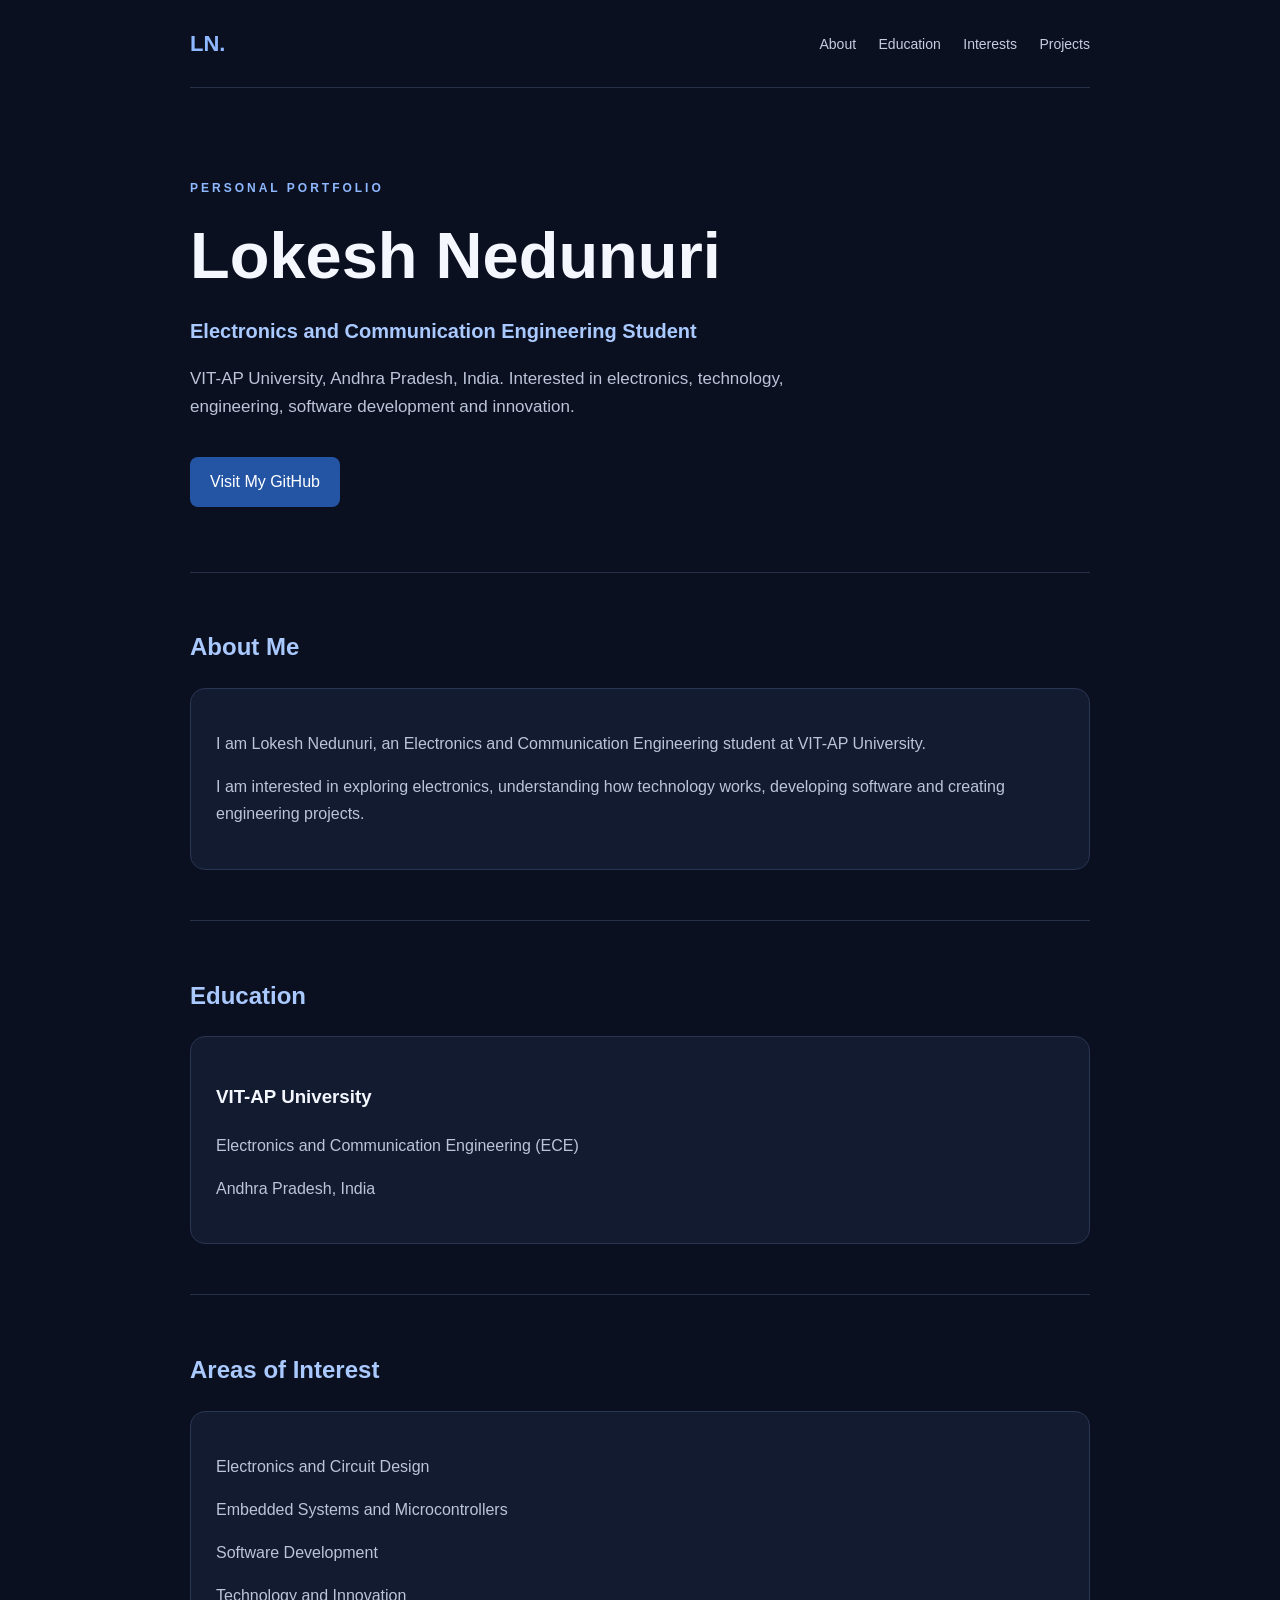
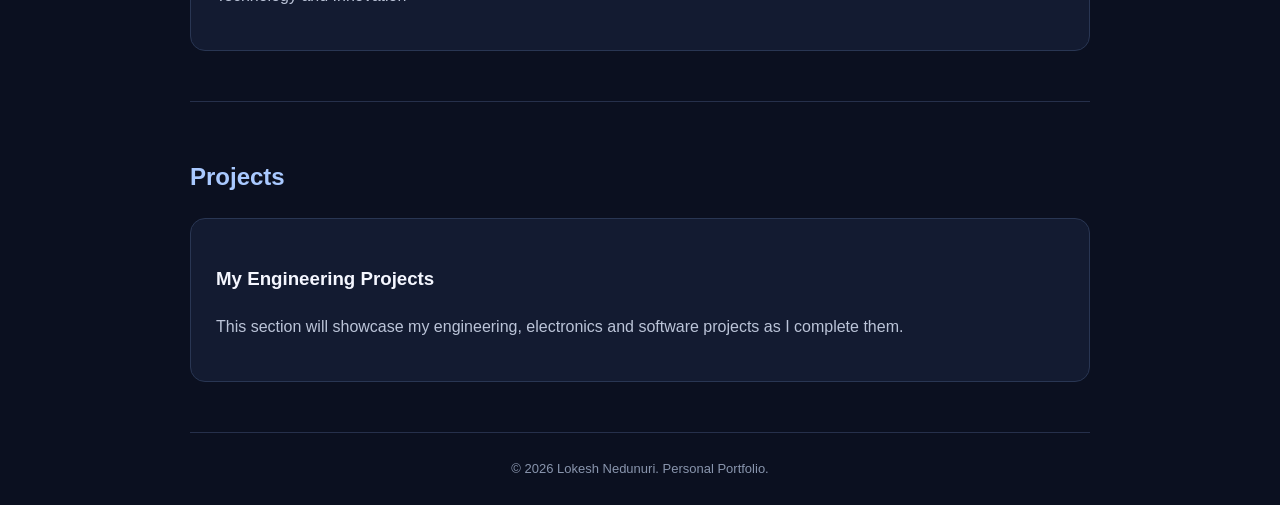
==== index.html @ 0e40c5ea "Create index.html" ====
<!DOCTYPE html>
<html lang="en">
<head>
  <meta charset="UTF-8">
  <meta name="viewport" content="width=device-width, initial-scale=1.0">

  <title>Lokesh Nedunuri | ECE Student at VIT-AP University</title>

  <meta name="description"
    content="Official personal portfolio of Lokesh Nedunuri, Electronics and Communication Engineering student at VIT-AP University. Explore education, interests and projects.">

  <meta name="author" content="Lokesh Nedunuri">
  <meta name="robots" content="index, follow">

  <link rel="canonical"
    href="https://nedunurilokesh77-afk.github.io/">

  <meta property="og:title"
    content="Lokesh Nedunuri | VIT-AP University">
  <meta property="og:description"
    content="Personal portfolio of Lokesh Nedunuri, ECE student at VIT-AP University.">
  <meta property="og:type" content="profile">
  <meta property="og:url"
    content="https://nedunurilokesh77-afk.github.io/">

  <script type="application/ld+json">
  {
    "@context": "https://schema.org",
    "@type": "ProfilePage",
    "mainEntity": {
      "@type": "Person",
      "name": "Lokesh Nedunuri",
      "url": "https://nedunurilokesh77-afk.github.io/",
      "description": "Electronics and Communication Engineering student at VIT-AP University.",
      "affiliation": {
        "@type": "CollegeOrUniversity",
        "name": "VIT-AP University"
      },
      "sameAs": [
        "https://github.com/nedunurilokesh77-afk"
      ]
    }
  }
  </script>

  <style>
    * { box-sizing: border-box; }

    body {
      margin: 0;
      font-family: Arial, sans-serif;
      background: #0b1020;
      color: #f5f7ff;
      line-height: 1.7;
    }

    .container {
      width: min(900px, 90%);
      margin: auto;
    }

    nav {
      display: flex;
      justify-content: space-between;
      align-items: center;
      padding: 25px 0;
      border-bottom: 1px solid #26304b;
    }

    .logo {
      font-size: 22px;
      font-weight: bold;
      color: #8eb8ff;
    }

    nav a {
      color: #c5cde0;
      text-decoration: none;
      margin-left: 18px;
      font-size: 14px;
    }

    .hero {
      padding: 90px 0 65px;
    }

    .tag {
      color: #8eb8ff;
      letter-spacing: 3px;
      font-size: 12px;
      font-weight: bold;
    }

    h1 {
      font-size: clamp(38px, 8vw, 65px);
      line-height: 1.15;
      margin: 20px 0;
    }

    h2 { color: #a9c9ff; }

    .subtitle {
      color: #a9c9ff;
      font-size: 20px;
      font-weight: bold;
    }

    .intro {
      color: #bbc4d8;
      max-width: 680px;
      font-size: 17px;
    }

    section {
      padding: 35px 0;
      border-top: 1px solid #26304b;
    }

    .card {
      background: #131b31;
      border: 1px solid #293653;
      padding: 25px;
      border-radius: 15px;
      margin: 15px 0;
    }

    .card p { color: #bbc4d8; }

    .link {
      display: inline-block;
      background: #2455a5;
      padding: 11px 20px;
      border-radius: 8px;
      color: white;
      text-decoration: none;
      margin-top: 18px;
    }

    footer {
      border-top: 1px solid #26304b;
      padding: 25px 0;
      color: #8995ad;
      font-size: 13px;
      text-align: center;
    }

    @media (max-width: 550px) {
      nav { align-items: flex-start; flex-direction: column; }
      nav a { margin: 8px 12px 0 0; }
      .hero { padding-top: 60px; }
    }
  </style>
</head>

<body>
  <div class="container">

    <nav>
      <div class="logo">LN.</div>
      <div>
        <a href="#about">About</a>
        <a href="#education">Education</a>
        <a href="#interests">Interests</a>
        <a href="#projects">Projects</a>
      </div>
    </nav>

    <main>
      <div class="hero">
        <div class="tag">PERSONAL PORTFOLIO</div>

        <h1>Lokesh Nedunuri</h1>

        <div class="subtitle">
          Electronics and Communication Engineering Student
        </div>

        <p class="intro">
          VIT-AP University, Andhra Pradesh, India.
          Interested in electronics, technology, engineering,
          software development and innovation.
        </p>

        <a class="link"
           href="https://github.com/nedunurilokesh77-afk"
           target="_blank" rel="noopener">
          Visit My GitHub
        </a>
      </div>

      <section id="about">
        <h2>About Me</h2>
        <div class="card">
          <p>
            I am Lokesh Nedunuri, an Electronics and Communication
            Engineering student at VIT-AP University.
          </p>
          <p>
            I am interested in exploring electronics, understanding
            how technology works, developing software and creating
            engineering projects.
          </p>
        </div>
      </section>

      <section id="education">
        <h2>Education</h2>
        <div class="card">
          <h3>VIT-AP University</h3>
          <p>Electronics and Communication Engineering (ECE)</p>
          <p>Andhra Pradesh, India</p>
        </div>
      </section>

      <section id="interests">
        <h2>Areas of Interest</h2>
        <div class="card">
          <p>Electronics and Circuit Design</p>
          <p>Embedded Systems and Microcontrollers</p>
          <p>Software Development</p>
          <p>Technology and Innovation</p>
        </div>
      </section>

      <section id="projects">
        <h2>Projects</h2>
        <div class="card">
          <h3>My Engineering Projects</h3>
          <p>
            This section will showcase my engineering,
            electronics and software projects as I complete them.
          </p>
        </div>
      </section>
    </main>

    <footer>
      © <span id="year"></span> Lokesh Nedunuri.
      Personal Portfolio.
    </footer>

  </div>

  <script>
    document.getElementById("year").textContent =
      new Date().getFullYear();
  </script>
</body>
</html>
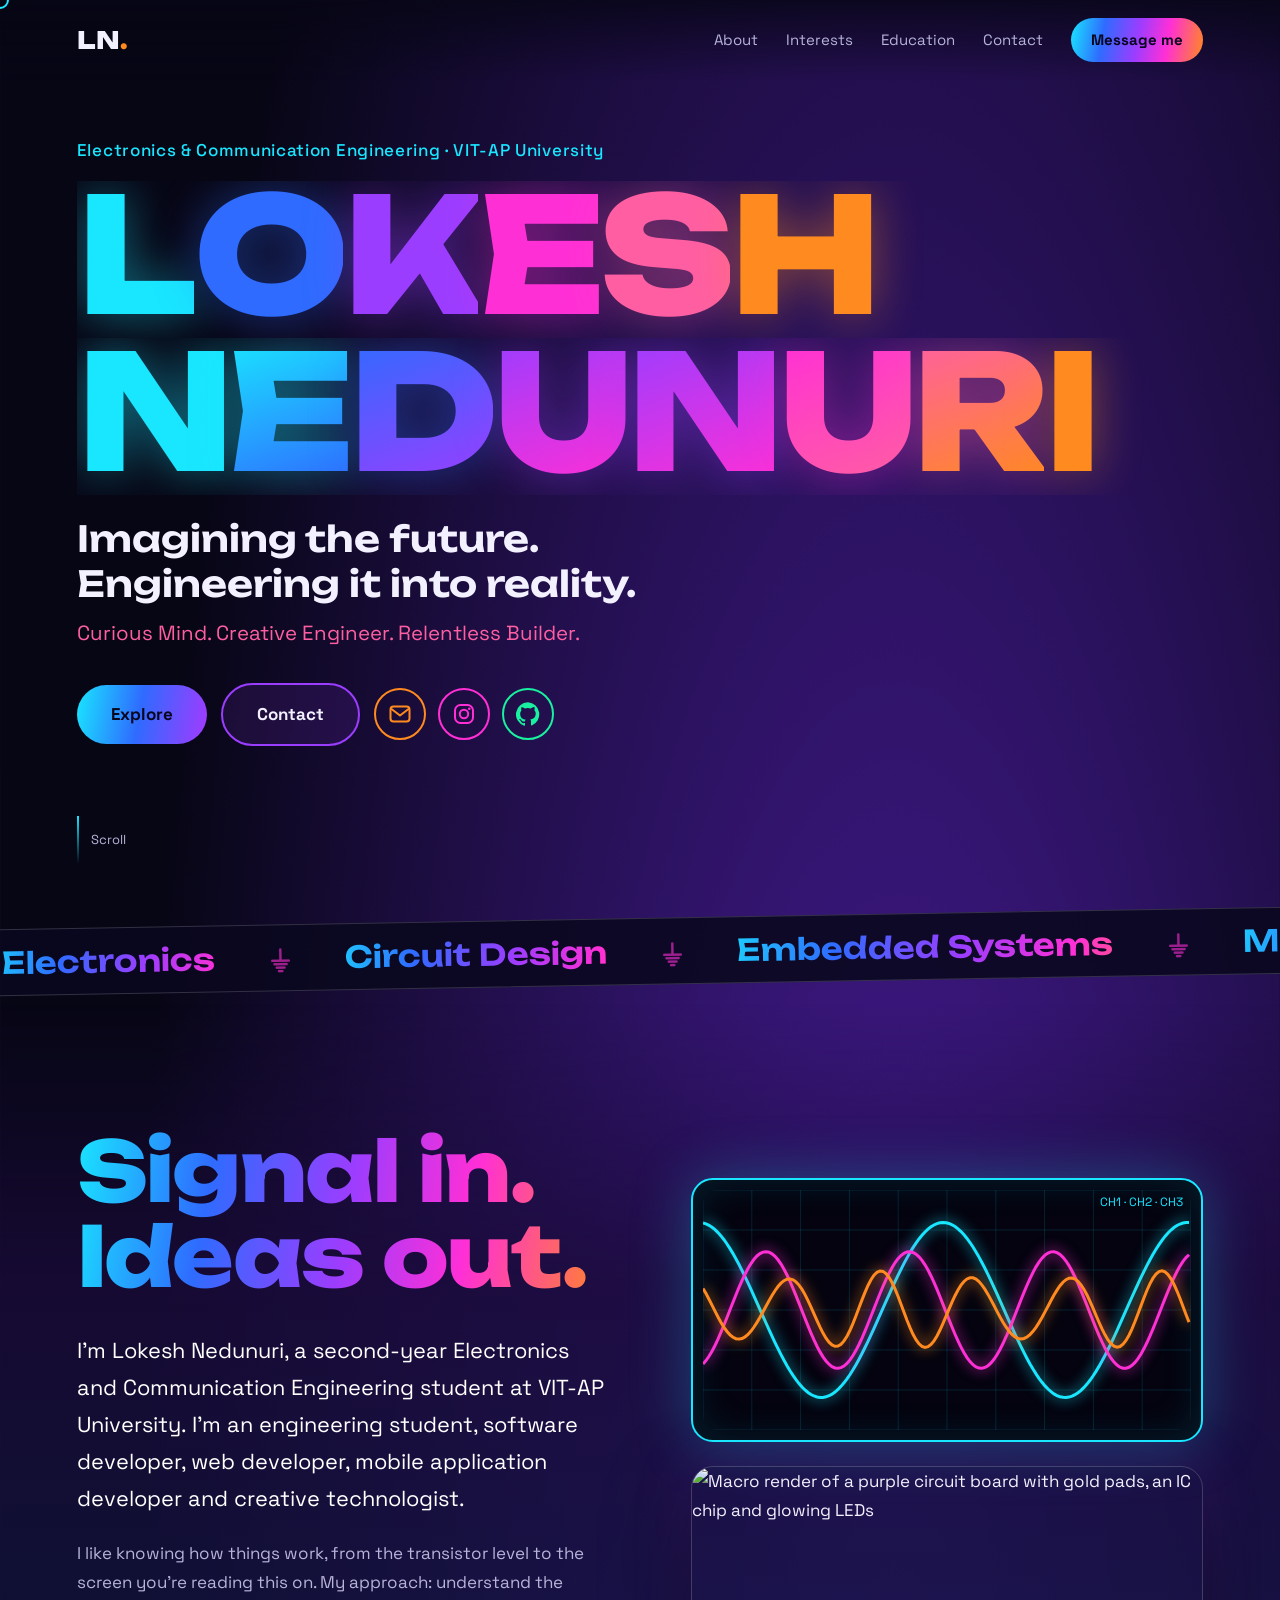
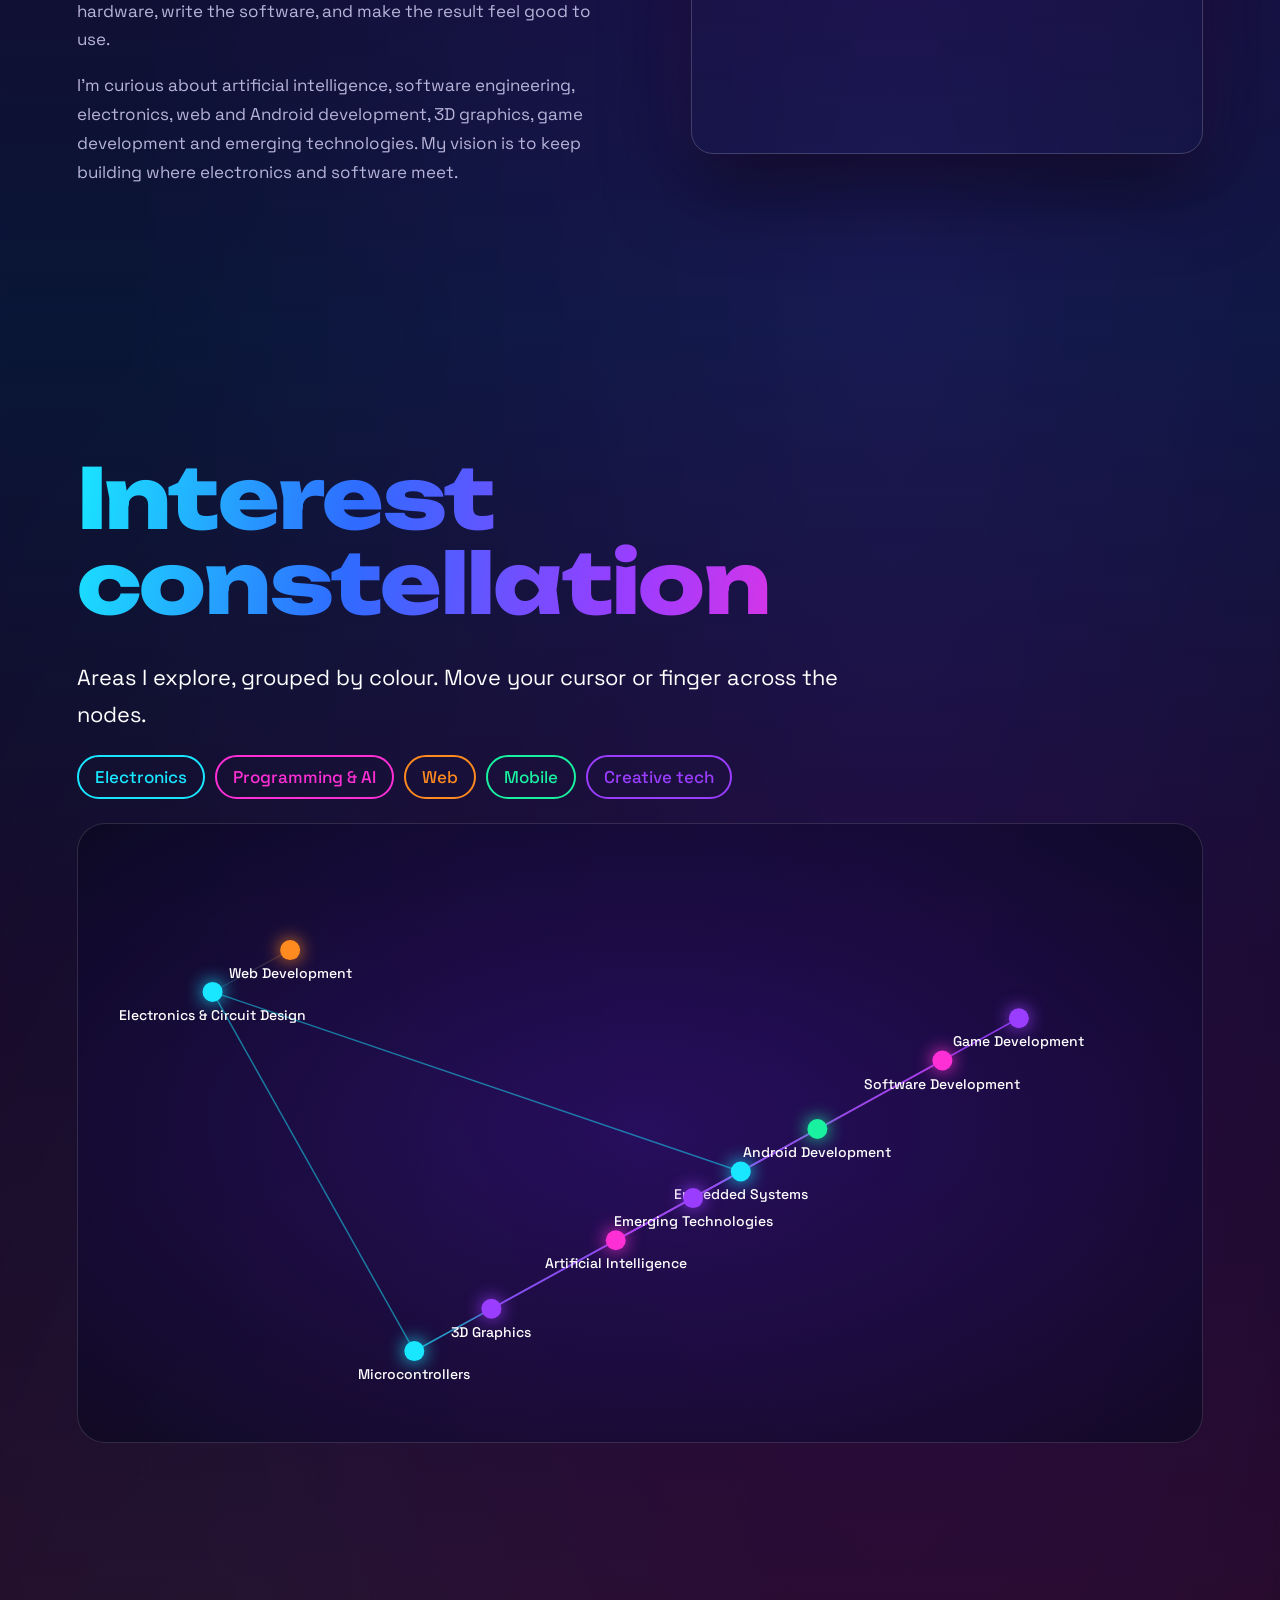
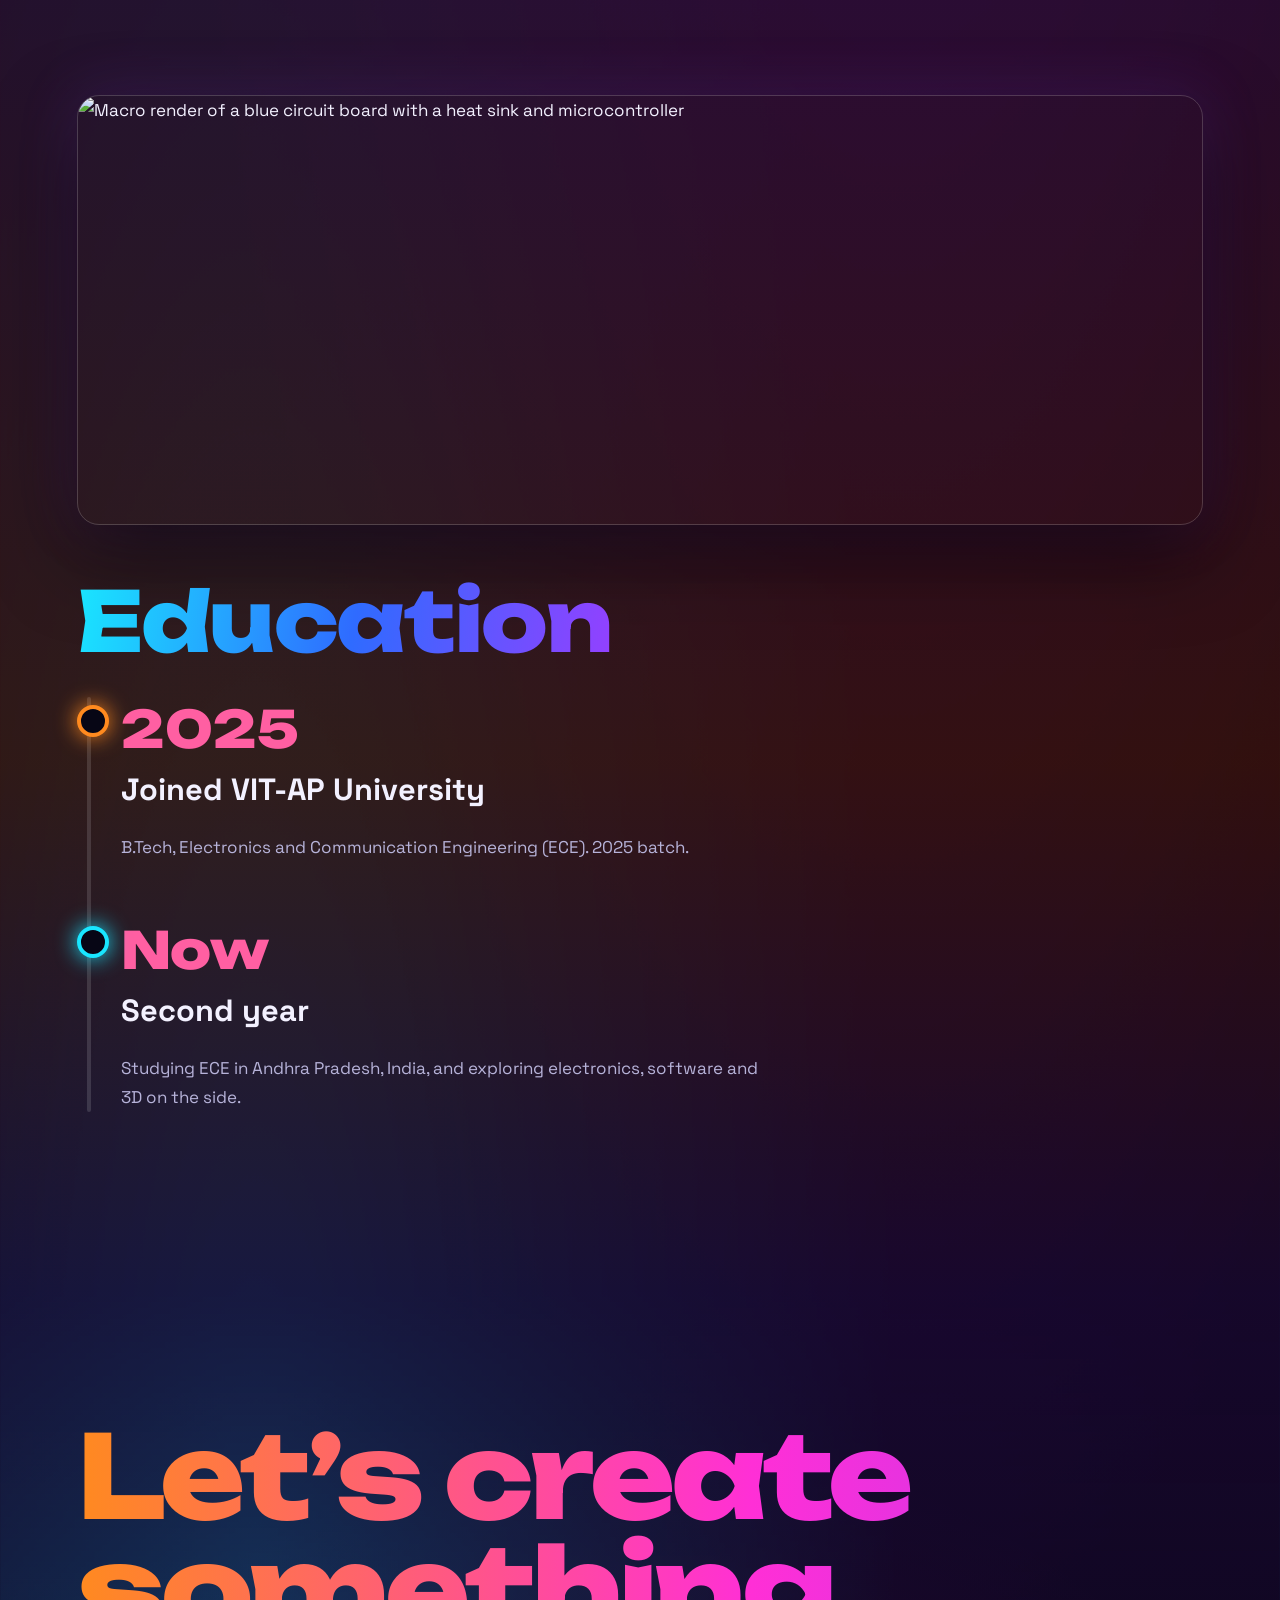
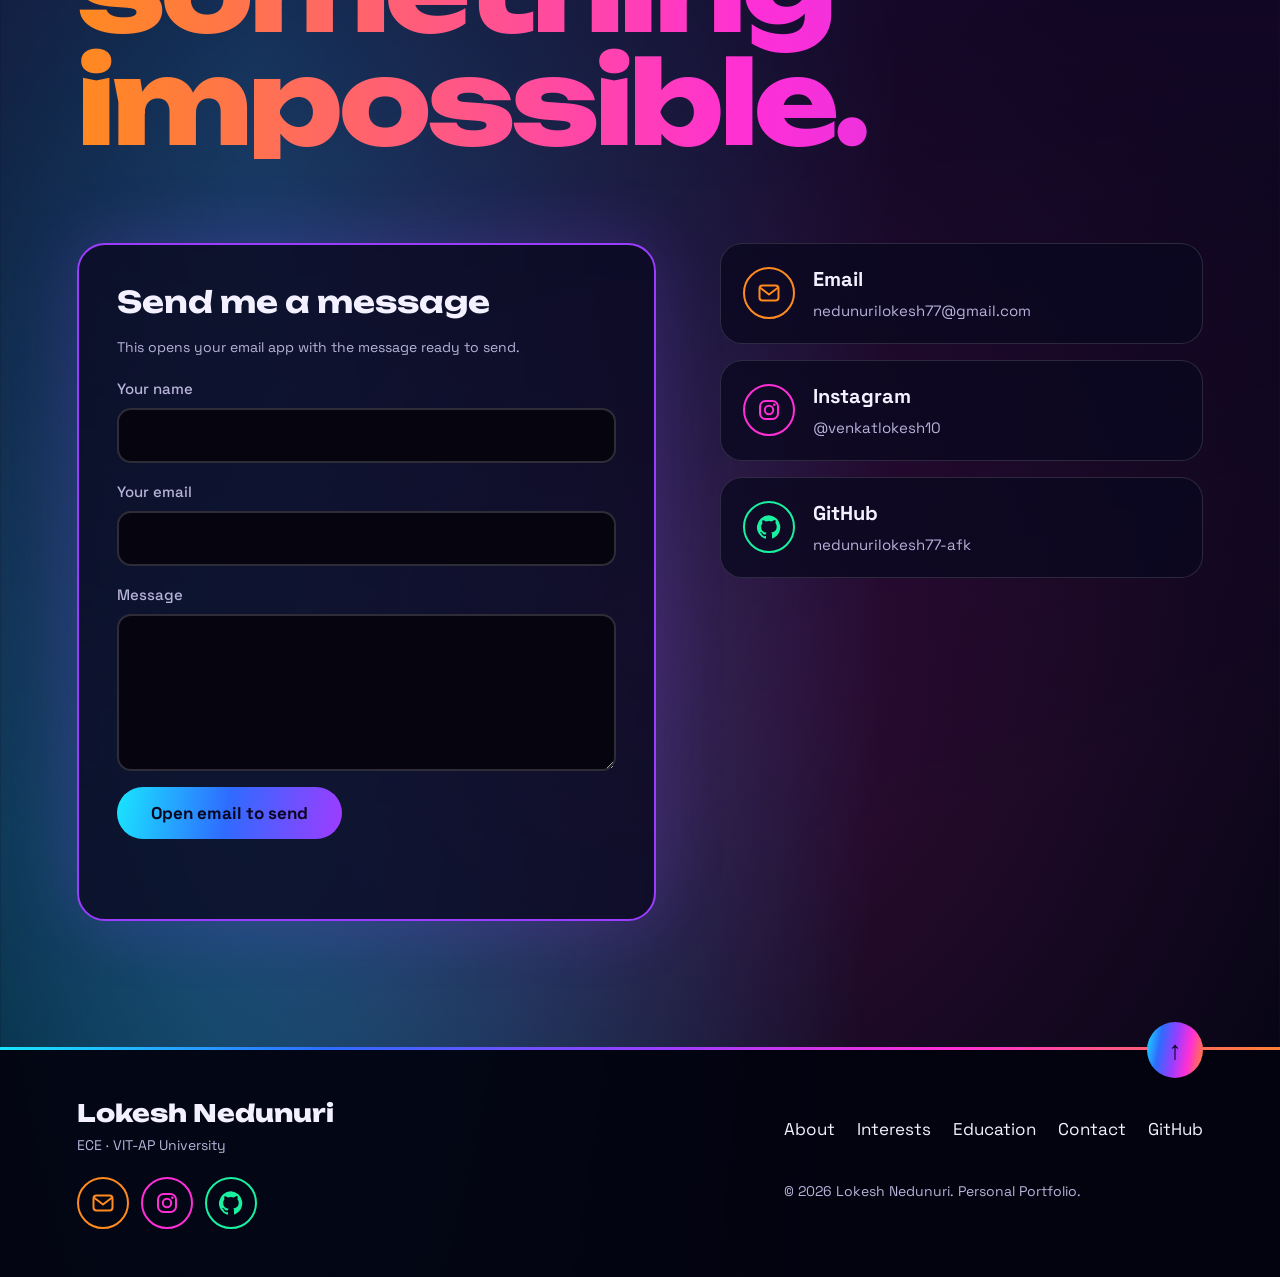
==== commit f55d0a64: "Add files via upload" ====
--- a/index.html
+++ b/index.html
@@ -1,250 +1,131 @@
-
 <!DOCTYPE html>
 <html lang="en">
 <head>
-  <meta charset="UTF-8">
-  <meta name="viewport" content="width=device-width, initial-scale=1.0">
+<meta charset="UTF-8">
+<meta name="google-site-verification" content="mbVu0M6EUcbp_pcwlvVSisTFFIYItmv87xy7XdvlYjI" />
+<meta name="viewport" content="width=device-width, initial-scale=1.0">
+<meta name="theme-color" content="#070615">
+<title>Lokesh Nedunuri | ECE Student at VIT-AP University</title>
+<meta name="description" content="Official personal portfolio of Lokesh Nedunuri, Electronics and Communication Engineering student at VIT-AP University. Explore education, interests and more.">
+<meta name="author" content="Lokesh Nedunuri">
+<meta name="robots" content="index, follow">
+<link rel="canonical" href="https://nedunurilokesh77-afk.github.io/">
+<meta property="og:title" content="Lokesh Nedunuri | VIT-AP University">
+<meta property="og:description" content="Personal portfolio of Lokesh Nedunuri, ECE student at VIT-AP University.">
+<meta property="og:type" content="profile">
+<meta property="og:url" content="https://nedunurilokesh77-afk.github.io/">
+<link rel="icon" href="data:image/svg+xml,%3Csvg xmlns='http://www.w3.org/2000/svg' viewBox='0 0 64 64'%3E%3Crect width='64' height='64' rx='14' fill='%23070615'/%3E%3Cpath d='M14 14v36h22M44 14v36' stroke='%2319e6ff' stroke-width='7' fill='none'/%3E%3C/svg%3E">
+<script type="application/ld+json">
+{"@context":"https://schema.org","@type":"ProfilePage","mainEntity":{"@type":"Person","name":"Lokesh Nedunuri","url":"https://nedunurilokesh77-afk.github.io/","description":"Electronics and Communication Engineering student at VIT-AP University.","affiliation":{"@type":"CollegeOrUniversity","name":"VIT-AP University"},"sameAs":["https://github.com/nedunurilokesh77-afk","https://instagram.com/venkatlokesh10"]}}
+</script>
+<link rel="preconnect" href="https://fonts.googleapis.com">
+<link rel="stylesheet" href="https://fonts.googleapis.com/css2?family=Space+Grotesk:wght@400;500;700&family=Unbounded:wght@600;800&display=swap">
+<link rel="stylesheet" href="style.css">
+</head>
+<body>
+<svg width="0" height="0" style="position:absolute" aria-hidden="true"><defs>
+<symbol id="i-gh" viewBox="0 0 24 24"><path fill="currentColor" d="M12 .3a12 12 0 0 0-3.8 23.4c.6.1.8-.3.8-.6v-2c-3.3.7-4-1.6-4-1.6-.6-1.4-1.4-1.8-1.4-1.8-1-.7.1-.7.1-.7 1.2.1 1.8 1.2 1.8 1.2 1 1.8 2.8 1.3 3.5 1 0-.8.4-1.3.7-1.6-2.7-.3-5.5-1.3-5.5-5.9 0-1.3.5-2.4 1.2-3.2 0-.4-.5-1.6.1-3.2 0 0 1-.3 3.3 1.2a11.5 11.5 0 0 1 6 0C17.3 4.7 18.3 5 18.3 5c.7 1.6.2 2.9.1 3.2.8.8 1.3 1.9 1.3 3.2 0 4.6-2.8 5.6-5.5 5.9.4.4.8 1.1.8 2.2v3.3c0 .3.2.7.8.6A12 12 0 0 0 12 .3"/></symbol>
+<symbol id="i-ig" viewBox="0 0 24 24"><rect x="3" y="3" width="18" height="18" rx="5.5" fill="none" stroke="currentColor" stroke-width="2"/><circle cx="12" cy="12" r="4.2" fill="none" stroke="currentColor" stroke-width="2"/><circle cx="17.3" cy="6.7" r="1.3" fill="currentColor"/></symbol>
+<symbol id="i-mail" viewBox="0 0 24 24"><rect x="2.5" y="4.5" width="19" height="15" rx="3" fill="none" stroke="currentColor" stroke-width="2"/><path d="M3.5 7l8.5 6.5L20.5 7" fill="none" stroke="currentColor" stroke-width="2" stroke-linejoin="round" stroke-linecap="round"/></symbol>
+</defs></svg>
+<div id="ld"><div class="bar"><i></i></div><p>Powering up the circuit…</p></div>
+<canvas id="gl" aria-hidden="true"></canvas>
+<div class="cur" aria-hidden="true"></div>
 
-  <title>Lokesh Nedunuri | ECE Student at VIT-AP University</title>
+<header class="nav">
+  <a href="#top" class="logo mag">LN<span>.</span></a>
+  <button class="burger" aria-label="Menu" aria-expanded="false"><b></b><b></b></button>
+  <nav>
+    <a href="#about">About</a><a href="#skills">Interests</a><a href="#education">Education</a><a href="#contact">Contact</a><a class="navcta mag" href="#contact">Message me</a>
+  </nav>
+</header>
 
-  <meta name="description"
-    content="Official personal portfolio of Lokesh Nedunuri, Electronics and Communication Engineering student at VIT-AP University. Explore education, interests and projects.">
+<main id="top">
+<section class="hero">
+  <p class="kicker">Electronics &amp; Communication Engineering · VIT-AP University</p>
+  <h1 aria-label="Lokesh Nedunuri"><span class="ln" data-w="LOKESH"></span><span class="ln" data-w="NEDUNURI"></span></h1>
+  <h2 class="head">Imagining the future.<br>Engineering it into reality.</h2>
+  <p class="tag">Curious Mind. Creative Engineer. Relentless Builder.</p>
+  <div class="cta">
+    <a class="btn grad mag" href="#about">Explore</a>
+    <a class="btn ghost mag" href="#contact">Contact</a>
+    <span class="icons"><a class="ico g-mail mag" href="mailto:nedunurilokesh77@gmail.com" aria-label="Email"><svg viewBox="0 0 24 24"><use href="#i-mail"/></svg></a><a class="ico g-ig mag" href="https://instagram.com/venkatlokesh10" aria-label="Instagram @venkatlokesh10" target="_blank" rel="noopener"><svg viewBox="0 0 24 24"><use href="#i-ig"/></svg></a><a class="ico g-gh mag" href="https://github.com/nedunurilokesh77-afk" aria-label="GitHub" target="_blank" rel="noopener"><svg viewBox="0 0 24 24"><use href="#i-gh"/></svg></a></span>
+  </div>
+  <div class="scroll" aria-hidden="true"><i></i>Scroll</div>
+</section>
 
-  <meta name="author" content="Lokesh Nedunuri">
-  <meta name="robots" content="index, follow">
+<div class="ticker" aria-hidden="true"><div>
+  <span>Electronics</span><span>Circuit Design</span><span>Embedded Systems</span><span>Microcontrollers</span><span>Artificial Intelligence</span><span>Software Engineering</span><span>Web</span><span>Android</span><span>3D Graphics</span><span>Game Development</span>
+  <span>Electronics</span><span>Circuit Design</span><span>Embedded Systems</span><span>Microcontrollers</span><span>Artificial Intelligence</span><span>Software Engineering</span><span>Web</span><span>Android</span><span>3D Graphics</span><span>Game Development</span>
+</div></div>
 
-  <link rel="canonical"
-    href="https://nedunurilokesh77-afk.github.io/">
+<section id="about" class="about">
+  <div class="txt">
+    <h2 class="big" data-r>Signal in.<br>Ideas out.</h2>
+    <p class="lead" data-r>I’m Lokesh Nedunuri, a second-year Electronics and Communication Engineering student at VIT-AP University. I’m an engineering student, software developer, web developer, mobile application developer and creative technologist.</p>
+    <p data-r>I like knowing how things work, from the transistor level to the screen you’re reading this on. My approach: understand the hardware, write the software, and make the result feel good to use.</p>
+    <p data-r>I’m curious about artificial intelligence, software engineering, electronics, web and Android development, 3D graphics, game development and emerging technologies. My vision is to keep building where electronics and software meet.</p>
+  </div>
+  <div class="vis" data-r>
+    <div class="scope tilt"><canvas id="scope"></canvas><span>CH1 · CH2 · CH3</span></div>
+    <div class="mask"><img src="assets/pcb-macro-a.jpg" alt="Macro render of a purple circuit board with gold pads, an IC chip and glowing LEDs" width="1600" height="900" loading="lazy"></div>
+  </div>
+</section>
 
-  <meta property="og:title"
-    content="Lokesh Nedunuri | VIT-AP University">
-  <meta property="og:description"
-    content="Personal portfolio of Lokesh Nedunuri, ECE student at VIT-AP University.">
-  <meta property="og:type" content="profile">
-  <meta property="og:url"
-    content="https://nedunurilokesh77-afk.github.io/">
+<section id="skills" class="skills">
+  <h2 class="big" data-r>Interest constellation</h2>
+  <p class="lead" data-r>Areas I explore, grouped by colour. Move your cursor or finger across the nodes.</p>
+  <div class="legend" data-r>
+    <b style="--c:#19e6ff">Electronics</b><b style="--c:#ff2fd6">Programming &amp; AI</b><b style="--c:#ff8a1f">Web</b><b style="--c:#19f0a0">Mobile</b><b style="--c:#9b3dff">Creative tech</b>
+  </div>
+  <div class="const"><canvas id="const" role="img" aria-label="Interactive map: Electronics and Circuit Design, Embedded Systems, Microcontrollers, Software Development, Artificial Intelligence, Web Development, Android Development, 3D Graphics, Game Development, Emerging Technologies"></canvas></div>
+</section>
 
-  <script type="application/ld+json">
-  {
-    "@context": "https://schema.org",
-    "@type": "ProfilePage",
-    "mainEntity": {
-      "@type": "Person",
-      "name": "Lokesh Nedunuri",
-      "url": "https://nedunurilokesh77-afk.github.io/",
-      "description": "Electronics and Communication Engineering student at VIT-AP University.",
-      "affiliation": {
-        "@type": "CollegeOrUniversity",
-        "name": "VIT-AP University"
-      },
-      "sameAs": [
-        "https://github.com/nedunurilokesh77-afk"
-      ]
-    }
-  }
-  </script>
+<section id="education" class="edu">
+  <div class="mask wide"><img src="assets/pcb-macro-b.jpg" alt="Macro render of a blue circuit board with a heat sink and microcontroller" width="1600" height="900" loading="lazy"></div>
+  <h2 class="big" data-r>Education</h2>
+  <div class="tl">
+    <i class="line"></i><i class="spark"></i>
+    <article class="it" data-r><time>2025</time><h3>Joined VIT-AP University</h3><p>B.Tech, Electronics and Communication Engineering (ECE). 2025 batch.</p></article>
+    <article class="it" data-r><time>Now</time><h3>Second year</h3><p>Studying ECE in Andhra Pradesh, India, and exploring electronics, software and 3D on the side.</p></article>
+  </div>
+</section>
 
-  <style>
-    * { box-sizing: border-box; }
+<section id="contact" class="contact">
+  <h2 class="mega" data-r>Let’s create<br>something<br>impossible.</h2>
+  <div class="cgrid">
+    <form id="cf" class="cform" novalidate>
+      <h3>Send me a message</h3><p class="note">This opens your email app with the message ready to send.</p>
+      <label>Your name<input name="name" required maxlength="80" autocomplete="name"></label>
+      <label>Your email<input name="email" type="email" required maxlength="120" autocomplete="email"></label>
+      <label>Message<textarea name="message" required maxlength="2000" rows="5"></textarea></label>
+      <input class="hp" name="website" tabindex="-1" autocomplete="off" aria-hidden="true">
+      <button class="btn grad" type="submit">Open email to send</button>
+      <p id="cs" role="status" aria-live="polite"></p>
+    </form>
+    <div class="clinks">
+      <a class="row mag" href="mailto:nedunurilokesh77@gmail.com"><span class="ico g-mail"><svg viewBox="0 0 24 24"><use href="#i-mail"/></svg></span><span><b>Email</b><small>nedunurilokesh77@gmail.com</small></span></a>
+      <a class="row mag" href="https://instagram.com/venkatlokesh10" target="_blank" rel="noopener"><span class="ico g-ig"><svg viewBox="0 0 24 24"><use href="#i-ig"/></svg></span><span><b>Instagram</b><small>@venkatlokesh10</small></span></a>
+      <a class="row mag" href="https://github.com/nedunurilokesh77-afk" target="_blank" rel="noopener"><span class="ico g-gh"><svg viewBox="0 0 24 24"><use href="#i-gh"/></svg></span><span><b>GitHub</b><small>nedunurilokesh77-afk</small></span></a>
+    </div>
+  </div>
+</section>
+</main>
 
-    body {
-      margin: 0;
-      font-family: Arial, sans-serif;
-      background: #0b1020;
-      color: #f5f7ff;
-      line-height: 1.7;
-    }
+<footer>
+  <div class="fl"><strong>Lokesh Nedunuri</strong><p>ECE · VIT-AP University</p></div>
+  <nav><a href="#about">About</a><a href="#skills">Interests</a><a href="#education">Education</a><a href="#contact">Contact</a><a href="https://github.com/nedunurilokesh77-afk" target="_blank" rel="noopener">GitHub</a></nav>
+  <div class="icons"><a class="ico g-mail mag" href="mailto:nedunurilokesh77@gmail.com" aria-label="Email"><svg viewBox="0 0 24 24"><use href="#i-mail"/></svg></a><a class="ico g-ig mag" href="https://instagram.com/venkatlokesh10" aria-label="Instagram @venkatlokesh10" target="_blank" rel="noopener"><svg viewBox="0 0 24 24"><use href="#i-ig"/></svg></a><a class="ico g-gh mag" href="https://github.com/nedunurilokesh77-afk" aria-label="GitHub" target="_blank" rel="noopener"><svg viewBox="0 0 24 24"><use href="#i-gh"/></svg></a></div>
+  <p>© <span id="y"></span> Lokesh Nedunuri. Personal Portfolio. </p>
+  <button class="top mag" aria-label="Back to top">↑</button>
+</footer>
 
-    .container {
-      width: min(900px, 90%);
-      margin: auto;
-    }
-
-    nav {
-      display: flex;
-      justify-content: space-between;
-      align-items: center;
-      padding: 25px 0;
-      border-bottom: 1px solid #26304b;
-    }
-
-    .logo {
-      font-size: 22px;
-      font-weight: bold;
-      color: #8eb8ff;
-    }
-
-    nav a {
-      color: #c5cde0;
-      text-decoration: none;
-      margin-left: 18px;
-      font-size: 14px;
-    }
-
-    .hero {
-      padding: 90px 0 65px;
-    }
-
-    .tag {
-      color: #8eb8ff;
-      letter-spacing: 3px;
-      font-size: 12px;
-      font-weight: bold;
-    }
-
-    h1 {
-      font-size: clamp(38px, 8vw, 65px);
-      line-height: 1.15;
-      margin: 20px 0;
-    }
-
-    h2 { color: #a9c9ff; }
-
-    .subtitle {
-      color: #a9c9ff;
-      font-size: 20px;
-      font-weight: bold;
-    }
-
-    .intro {
-      color: #bbc4d8;
-      max-width: 680px;
-      font-size: 17px;
-    }
-
-    section {
-      padding: 35px 0;
-      border-top: 1px solid #26304b;
-    }
-
-    .card {
-      background: #131b31;
-      border: 1px solid #293653;
-      padding: 25px;
-      border-radius: 15px;
-      margin: 15px 0;
-    }
-
-    .card p { color: #bbc4d8; }
-
-    .link {
-      display: inline-block;
-      background: #2455a5;
-      padding: 11px 20px;
-      border-radius: 8px;
-      color: white;
-      text-decoration: none;
-      margin-top: 18px;
-    }
-
-    footer {
-      border-top: 1px solid #26304b;
-      padding: 25px 0;
-      color: #8995ad;
-      font-size: 13px;
-      text-align: center;
-    }
-
-    @media (max-width: 550px) {
-      nav { align-items: flex-start; flex-direction: column; }
-      nav a { margin: 8px 12px 0 0; }
-      .hero { padding-top: 60px; }
-    }
-  </style>
-</head>
-
-<body>
-  <div class="container">
-
-    <nav>
-      <div class="logo">LN.</div>
-      <div>
-        <a href="#about">About</a>
-        <a href="#education">Education</a>
-        <a href="#interests">Interests</a>
-        <a href="#projects">Projects</a>
-      </div>
-    </nav>
-
-    <main>
-      <div class="hero">
-        <div class="tag">PERSONAL PORTFOLIO</div>
-
-        <h1>Lokesh Nedunuri</h1>
-
-        <div class="subtitle">
-          Electronics and Communication Engineering Student
-        </div>
-
-        <p class="intro">
-          VIT-AP University, Andhra Pradesh, India.
-          Interested in electronics, technology, engineering,
-          software development and innovation.
-        </p>
-
-        <a class="link"
-           href="https://github.com/nedunurilokesh77-afk"
-           target="_blank" rel="noopener">
-          Visit My GitHub
-        </a>
-      </div>
-
-      <section id="about">
-        <h2>About Me</h2>
-        <div class="card">
-          <p>
-            I am Lokesh Nedunuri, an Electronics and Communication
-            Engineering student at VIT-AP University.
-          </p>
-          <p>
-            I am interested in exploring electronics, understanding
-            how technology works, developing software and creating
-            engineering projects.
-          </p>
-        </div>
-      </section>
-
-      <section id="education">
-        <h2>Education</h2>
-        <div class="card">
-          <h3>VIT-AP University</h3>
-          <p>Electronics and Communication Engineering (ECE)</p>
-          <p>Andhra Pradesh, India</p>
-        </div>
-      </section>
-
-      <section id="interests">
-        <h2>Areas of Interest</h2>
-        <div class="card">
-          <p>Electronics and Circuit Design</p>
-          <p>Embedded Systems and Microcontrollers</p>
-          <p>Software Development</p>
-          <p>Technology and Innovation</p>
-        </div>
-      </section>
-
-      <section id="projects">
-        <h2>Projects</h2>
-        <div class="card">
-          <h3>My Engineering Projects</h3>
-          <p>
-            This section will showcase my engineering,
-            electronics and software projects as I complete them.
-          </p>
-        </div>
-      </section>
-    </main>
-
-    <footer>
-      © <span id="year"></span> Lokesh Nedunuri.
-      Personal Portfolio.
-    </footer>
-
-  </div>
-
-  <script>
-    document.getElementById("year").textContent =
-      new Date().getFullYear();
-  </script>
+<script src="vendor/three.min.js"></script>
+<script src="vendor/gsap.min.js"></script>
+<script src="vendor/ScrollTrigger.min.js"></script>
+<script src="boardtex.js"></script>
+<script src="scene.js"></script>
+<script src="main.js"></script>
+<script src="contact.js"></script>
 </body>
 </html>
--- a/style.css
+++ b/style.css
@@ -0,0 +1,129 @@
+:root{--b:#2f6bff;--p:#9b3dff;--m:#ff2fd6;--c:#19e6ff;--o:#ff8a1f;--pk:#ff5fa2;--g:#19f0a0;--bg:#070615;--ink:#f3f1ff;--mute:#b7b3d9;
+--grad:linear-gradient(100deg,var(--c),var(--b) 25%,var(--p) 50%,var(--m) 72%,var(--o))}
+*{box-sizing:border-box}html{scroll-behavior:smooth}
+body{margin:0;background:var(--bg);color:var(--ink);font:400 17px/1.7 'Space Grotesk','Segoe UI',system-ui,sans-serif;overflow-x:hidden}
+#gl{position:fixed;inset:0;width:100%;height:100%;z-index:-1;display:block}
+body.nogl{background:radial-gradient(60% 50% at 70% 30%,#4a1c9e,transparent),radial-gradient(50% 50% at 20% 80%,#0b6a8f,transparent),var(--bg)}
+a{color:inherit;text-decoration:none}
+:focus-visible{outline:3px solid var(--c);outline-offset:3px}
+section{position:relative;padding:14vh 6vw}
+.big{font:800 clamp(34px,6.5vw,92px)/1.02 'Unbounded',sans-serif;margin:0 0 .4em;letter-spacing:-.02em;background:var(--grad);-webkit-background-clip:text;background-clip:text;color:transparent}
+.lead{font-size:clamp(18px,1.7vw,24px);color:#fff;max-width:36em}
+p{max-width:38em;color:var(--mute)}
+
+#ld{position:fixed;inset:0;z-index:99;background:var(--bg);display:grid;place-content:center;gap:16px;text-align:center;transition:opacity .6s,visibility .6s}
+#ld.off{opacity:0;visibility:hidden}
+#ld .bar{width:220px;height:6px;border-radius:9px;background:#1b1840;overflow:hidden;margin:auto}
+#ld .bar i{display:block;height:100%;width:40%;background:var(--grad);animation:ld 1s infinite alternate ease-in-out}
+@keyframes ld{to{transform:translateX(150%)}}
+.cur{position:fixed;left:0;top:0;width:18px;height:18px;margin:-9px;border-radius:50%;border:2px solid var(--c);z-index:90;pointer-events:none;mix-blend-mode:screen;transition:width .2s,height .2s,margin .2s,background .2s;display:none}
+.cur.on{display:block}.cur.h{width:56px;height:56px;margin:-28px;background:#ff2fd633;border-color:var(--m)}
+
+.nav{position:fixed;top:0;left:0;right:0;z-index:50;display:flex;justify-content:space-between;align-items:center;padding:18px 6vw;background:linear-gradient(#070615cc,transparent)}
+.logo{font:800 24px 'Unbounded',sans-serif}.logo span{color:var(--o)}
+.nav nav a{margin-left:28px;font-size:15px;color:var(--mute);position:relative;transition:color .2s}
+.nav nav a:hover{color:#fff}
+.nav nav a::after{content:"";position:absolute;left:0;bottom:-4px;height:2px;width:0;background:var(--grad);transition:width .3s}
+.nav nav a:hover::after{width:100%}
+.burger{display:none;background:none;border:0;width:44px;height:44px;cursor:pointer;position:relative}
+.burger b{position:absolute;left:10px;right:10px;height:3px;border-radius:3px;background:var(--grad);transition:.3s}
+.burger b:first-child{top:16px}.burger b:last-child{top:25px}
+.burger[aria-expanded=true] b:first-child{top:20px;transform:rotate(45deg)}.burger[aria-expanded=true] b:last-child{top:20px;transform:rotate(-45deg)}
+
+.hero{min-height:100svh;display:flex;flex-direction:column;justify-content:center;padding-top:12vh}
+.kicker{color:var(--c);font-weight:500;letter-spacing:.04em;margin:0 0 1rem}
+h1{margin:0;font:800 clamp(44px,12.5vw,190px)/.92 'Unbounded',sans-serif;letter-spacing:-.04em}
+.ln{display:block;overflow:hidden;padding-bottom:.06em}
+.ln span{display:inline-block;background:linear-gradient(160deg,var(--a),var(--z));-webkit-background-clip:text;background-clip:text;color:transparent;filter:drop-shadow(0 0 24px color-mix(in srgb,var(--a) 45%,transparent))}
+.head{font:600 clamp(20px,2.8vw,40px)/1.25 'Unbounded',sans-serif;margin:1.4rem 0 .6rem;max-width:20em}
+.tag{color:var(--pk);font-size:clamp(16px,1.6vw,21px);margin:0 0 2rem}
+.cta{display:flex;flex-wrap:wrap;gap:14px;align-items:center}
+.btn{display:inline-block;padding:15px 34px;border-radius:99px;font-weight:700;transition:box-shadow .3s,transform .2s}
+.grad{background:var(--grad);background-size:200% 100%;color:#08061f;animation:slide 6s linear infinite}
+.grad:hover{box-shadow:0 0 40px #ff2fd688,0 0 80px #19e6ff44}
+@keyframes slide{to{background-position:200% 0}}
+.ghost{border:2px solid var(--p);background:#9b3dff1f}.ghost:hover{background:#9b3dff55;box-shadow:0 0 30px #9b3dffaa}
+.soc{padding:13px 22px;border-radius:99px;border:2px solid var(--g);color:var(--g);font-weight:700}.soc:hover{background:var(--g);color:#06140f}
+.big-btn{padding:22px 48px;font-size:clamp(18px,2vw,26px)}
+.mag{display:inline-block;will-change:transform}
+.scroll{position:absolute;left:6vw;bottom:4vh;display:flex;align-items:center;gap:12px;font-size:13px;color:var(--mute)}
+.scroll i{width:2px;height:48px;background:linear-gradient(var(--c),transparent);animation:sc 1.6s infinite}
+@keyframes sc{0%{transform:scaleY(0);transform-origin:top}50%{transform:scaleY(1);transform-origin:top}51%{transform-origin:bottom}100%{transform:scaleY(0);transform-origin:bottom}}
+
+.ticker{overflow:hidden;background:var(--grad);transform:rotate(-1.6deg);margin:2vh -2vw;padding:14px 0;border-block:3px solid #fff2}
+.ticker div{display:flex;width:max-content;animation:tk 38s linear infinite}
+.ticker span{font:800 clamp(18px,2.4vw,30px) 'Unbounded',sans-serif;color:#08061f;padding:0 28px;white-space:nowrap}
+.ticker span::after{content:"⏚";margin-left:56px;opacity:.6}
+@keyframes tk{to{transform:translateX(-50%)}}
+
+.about{display:grid;grid-template-columns:1.05fr 1fr;gap:6vw;align-items:center;background:linear-gradient(180deg,transparent,#1a0b3acc 30%,#0a1a3fcc)}
+.vis{position:relative;display:grid;gap:24px}
+.scope{position:relative;border-radius:22px;padding:10px;background:#04030f;border:2px solid var(--c);box-shadow:0 0 60px #19e6ff44,inset 0 0 40px #19e6ff22;transform-style:preserve-3d;transition:transform .15s}
+.scope canvas{width:100%;height:240px;display:block;border-radius:14px}
+.scope span{position:absolute;right:18px;top:14px;font:12px 'Space Grotesk';color:var(--c)}
+.mask{overflow:hidden;border-radius:60% 20% 60% 20%/30% 40% 30% 40%;aspect-ratio:16/9;border:2px solid var(--m);box-shadow:0 0 50px #ff2fd644}
+.mask img{width:100%;height:118%;object-fit:cover;display:block;will-change:transform}
+
+.skills{background:linear-gradient(180deg,#0a1a3fcc,#1b0a2ecc 50%,#2a0b2acc)}
+.legend{display:flex;flex-wrap:wrap;gap:10px;margin:1rem 0 1.5rem}
+.legend b{padding:6px 16px;border-radius:99px;border:2px solid var(--c);color:var(--c);font-weight:500}
+.legend b{border-color:var(--c)}
+.const{height:min(70vh,620px);border-radius:28px;border:1px solid #ffffff22;background:radial-gradient(70% 70% at 50% 50%,#2b1070aa,#0a0820aa);overflow:hidden}
+.const canvas{width:100%;height:100%;display:block;touch-action:pan-y}
+
+.edu{background:linear-gradient(180deg,#2a0b2acc,#3a1208cc 60%,#1a0830cc)}
+.edu .wide{aspect-ratio:21/8;margin-bottom:6vh;border-radius:30px}
+.tl{position:relative;padding-left:44px;max-width:760px}
+.tl .line,.tl .spark{position:absolute;left:10px;top:0;bottom:0;width:4px;border-radius:4px}
+.tl .line{background:#ffffff22}
+.tl .spark{background:linear-gradient(var(--o),var(--m),var(--c));transform-origin:top;transform:scaleY(0);box-shadow:0 0 18px var(--m)}
+.it{position:relative;margin-bottom:56px}
+.it::before{content:"";position:absolute;left:-44px;top:8px;width:24px;height:24px;border-radius:50%;background:var(--bg);border:4px solid var(--o);box-shadow:0 0 22px var(--o)}
+.it:nth-of-type(2)::before{border-color:var(--c);box-shadow:0 0 22px var(--c)}
+.it time{font:800 clamp(28px,4vw,52px) 'Unbounded',sans-serif;color:var(--pk)}
+.it h3{margin:.2rem 0;font-size:clamp(22px,2.4vw,32px)}
+
+.contact{min-height:90vh;display:flex;flex-direction:column;justify-content:center;background:linear-gradient(180deg,#1a0830cc,transparent 85%),radial-gradient(60% 60% at 50% 70%,#ff2fd633,transparent);overflow:hidden}
+.mega{font:800 clamp(38px,9vw,150px)/.98 'Unbounded',sans-serif;letter-spacing:-.035em;margin:0 0 .5em;background:linear-gradient(90deg,var(--o),var(--m),var(--p),var(--c),var(--g),var(--o));background-size:300% 100%;-webkit-background-clip:text;background-clip:text;color:transparent;animation:slide 9s linear infinite}
+
+footer{position:relative;padding:48px 6vw;display:grid;grid-template-columns:1fr auto;gap:16px 40px;background:#04030fee;border-top:3px solid transparent;border-image:var(--grad) 1}
+footer strong{font:800 24px 'Unbounded',sans-serif}footer p{margin:.2rem 0;font-size:14px}
+footer nav{display:flex;gap:22px;flex-wrap:wrap;justify-self:end;align-self:center}footer nav a:hover{color:var(--c)}
+.top{position:absolute;right:6vw;top:-28px;width:56px;height:56px;border-radius:50%;border:0;background:var(--grad);font-size:26px;font-weight:700;cursor:pointer;color:#08061f}
+
+@media(max-width:860px){
+ .about{grid-template-columns:1fr}.burger{display:block}
+ .nav nav{position:fixed;inset:0 0 auto 0;top:0;padding:90px 6vw 30px;display:none;flex-direction:column;background:#070615f2;gap:12px}
+ .nav nav.open{display:flex}.nav nav a{margin:0;font-size:26px}.logo,.burger{position:relative;z-index:2}
+ .edu .wide{aspect-ratio:16/9}footer{grid-template-columns:1fr}footer nav{justify-self:start}
+}
+@media(prefers-reduced-motion:reduce){*{animation:none!important;transition:none!important;scroll-behavior:auto!important}}
+
+.icons{display:inline-flex;gap:12px;align-items:center}
+.ico{display:inline-grid;place-items:center;width:52px;height:52px;border-radius:50%;border:2px solid var(--c);color:var(--c);transition:background .25s,color .25s,box-shadow .25s}
+.ico svg{width:24px;height:24px}
+.g-ig{border-color:var(--m);color:var(--m)}.g-gh{border-color:var(--g);color:var(--g)}.g-mail{border-color:var(--o);color:var(--o)}
+a.ico:hover,.row:hover .ico{color:#08061f;box-shadow:0 0 28px currentColor}
+a.g-mail:hover,.row:hover .g-mail{background:var(--o)}a.g-ig:hover,.row:hover .g-ig{background:linear-gradient(45deg,#ff8a1f,#ff2fd6,#9b3dff)}a.g-gh:hover,.row:hover .g-gh{background:var(--g)}
+.navcta{padding:9px 20px;border-radius:99px;background:var(--grad);color:#08061f!important;font-weight:700}.navcta::after{display:none}
+.cgrid{display:grid;grid-template-columns:1.2fr 1fr;gap:5vw;align-items:start;margin-top:3vh}
+.cform{display:grid;gap:16px;padding:clamp(20px,3vw,38px);border-radius:28px;background:#0a0820cc;border:2px solid var(--p);box-shadow:0 0 70px #9b3dff33}
+.cform h3{margin:0;font:700 clamp(22px,2.4vw,30px) 'Unbounded',sans-serif}
+.cform label{display:grid;gap:6px;font-weight:500;color:var(--mute);font-size:15px}
+.cform input,.cform textarea{font:inherit;color:#fff;background:#05040f;border:2px solid #ffffff2a;border-radius:14px;padding:13px 16px;transition:border-color .2s,box-shadow .2s;width:100%}
+.cform input:focus,.cform textarea:focus{outline:0;border-color:var(--c);box-shadow:0 0 0 4px #19e6ff33}
+.cform .btn{border:0;cursor:pointer;font:700 17px 'Space Grotesk',sans-serif;justify-self:start}.cform .btn:disabled{opacity:.6;cursor:wait}
+.hp{position:absolute!important;left:-9999px;width:1px;height:1px;opacity:0}
+#cs{margin:0;min-height:1.5em;font-weight:500}#cs.ok{color:var(--g)}#cs.err{color:var(--pk)}
+.clinks{display:grid;gap:16px}
+.row{display:flex;gap:18px;align-items:center;padding:18px 22px;border-radius:22px;background:#0a0820cc;border:1px solid #ffffff22;transition:border-color .25s,background .25s}
+.row:hover{border-color:var(--m);background:#1a0a3acc}.row b{display:block;font-size:20px}.row small{color:var(--mute);font-size:15px;word-break:break-all}.row .ico{flex:none}
+.inb{color:var(--mute);margin-left:12px;font-size:13px;text-decoration:underline}
+footer .icons{grid-column:1}
+@media(max-width:860px){.cgrid{grid-template-columns:1fr}.nav nav .navcta{align-self:flex-start;font-size:20px;margin-top:8px}}
+
+.mask,.mask.wide{border-radius:22px;border:1px solid #ffffff2e;box-shadow:0 30px 80px #0009,0 0 60px #9b3dff33}
+.ticker{background:#0a0820e6;transform:rotate(-1deg);border-block:1px solid #ffffff2a}
+.ticker span{background:var(--grad);-webkit-background-clip:text;background-clip:text;color:transparent;font-weight:600}
+.ticker span::after{-webkit-text-fill-color:var(--m)}
+.cform .note{margin:0;font-size:14px}
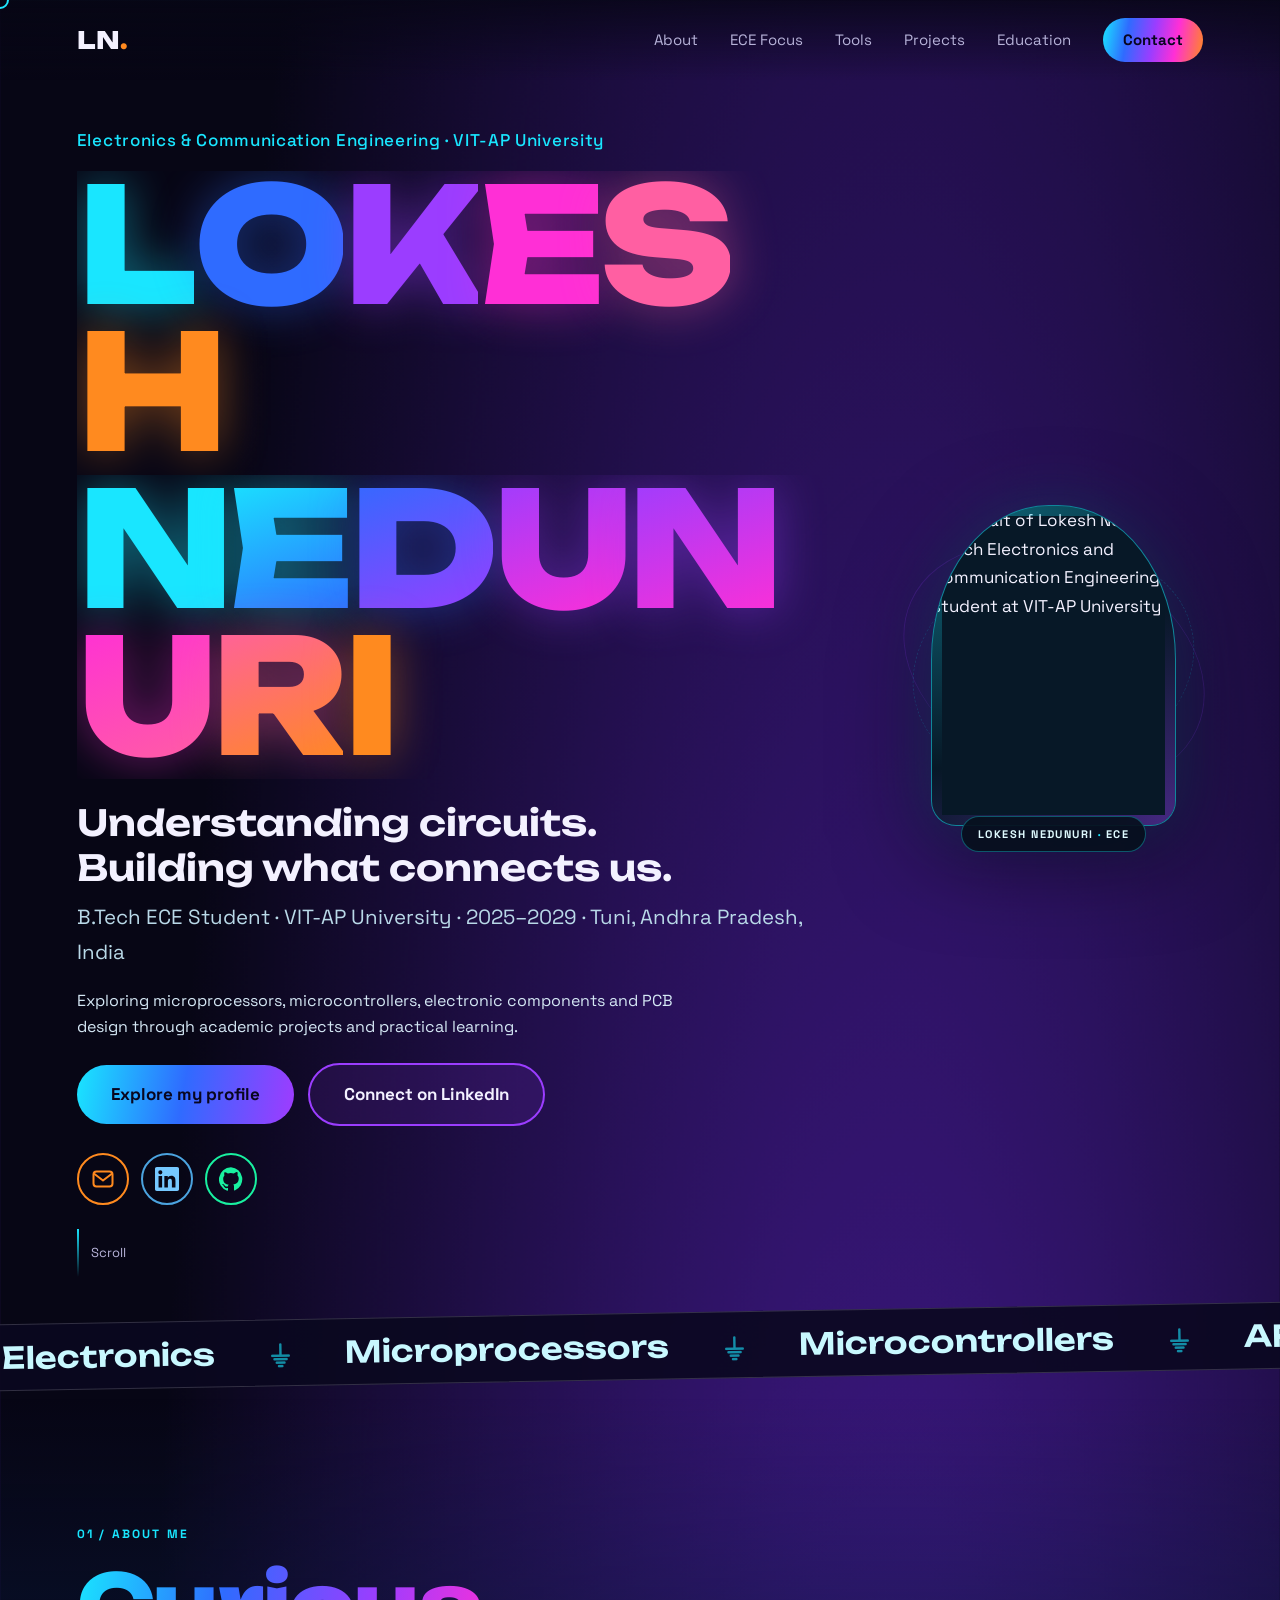
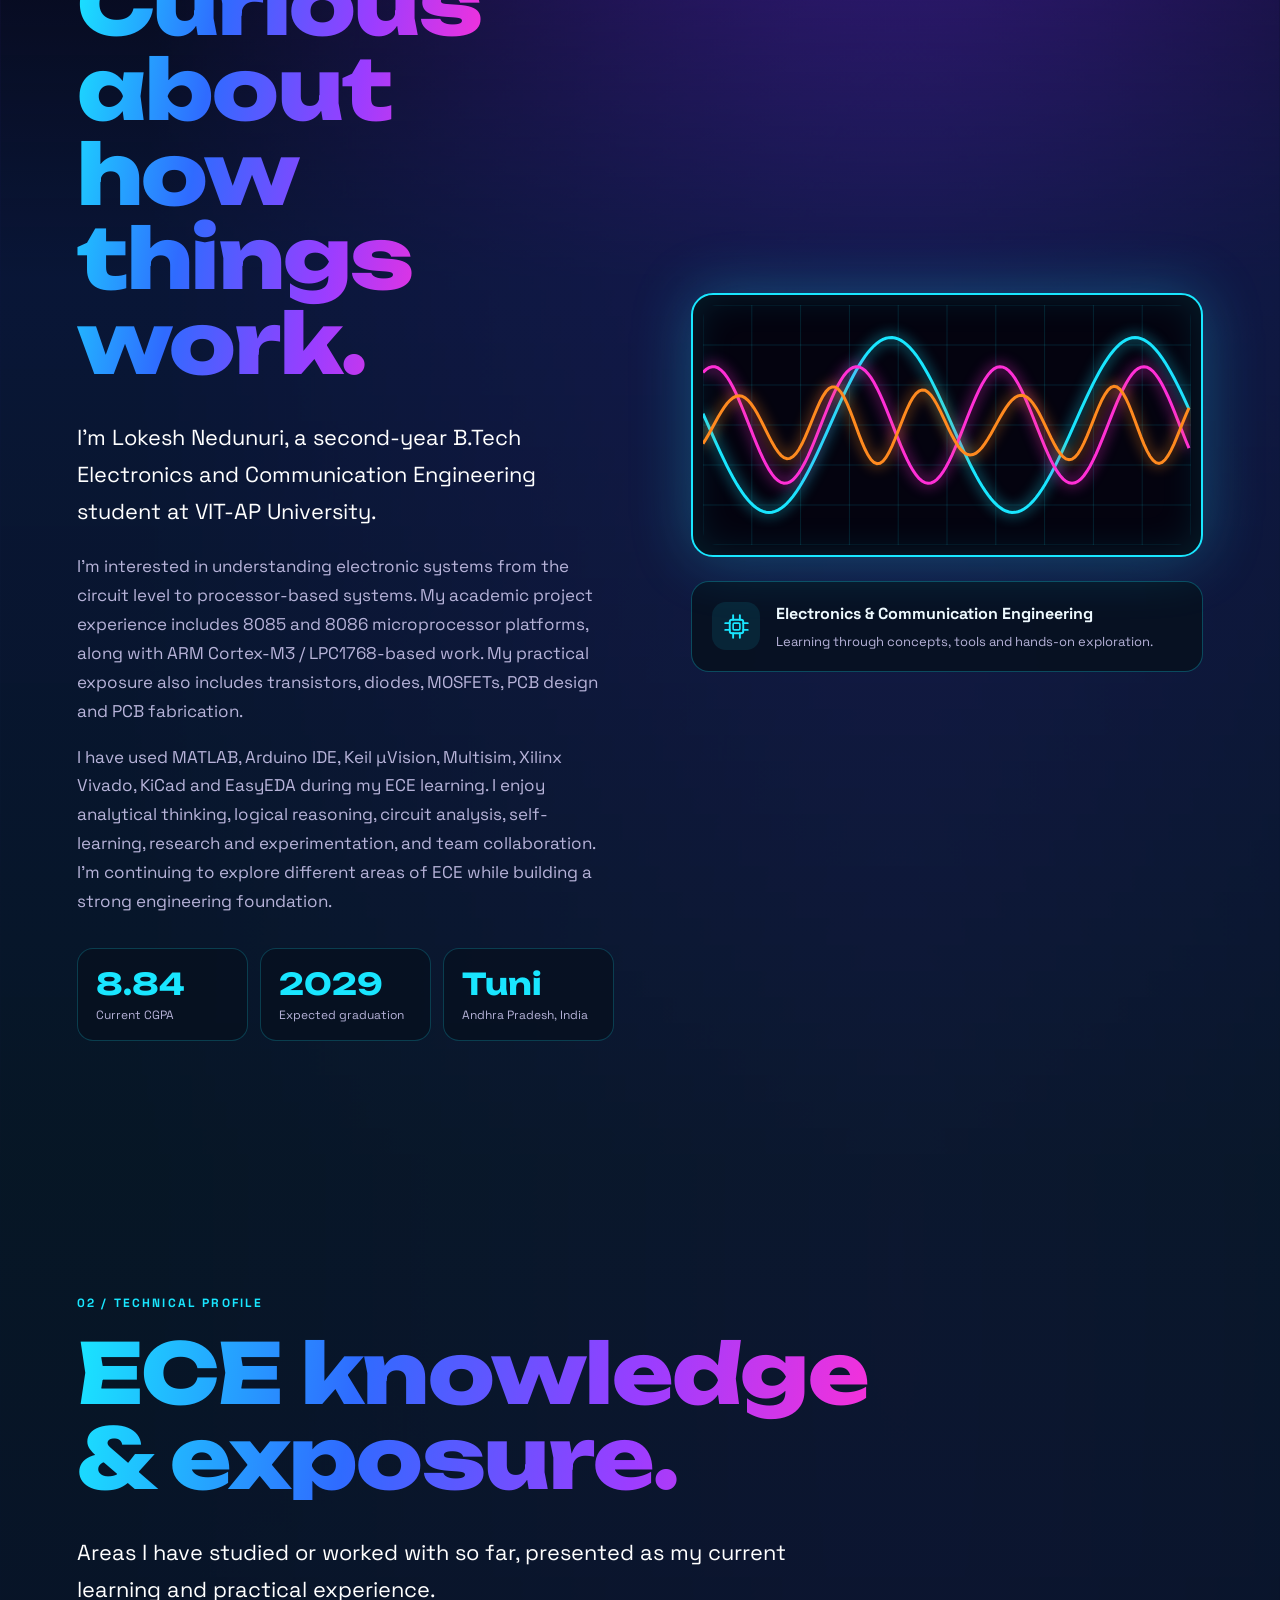
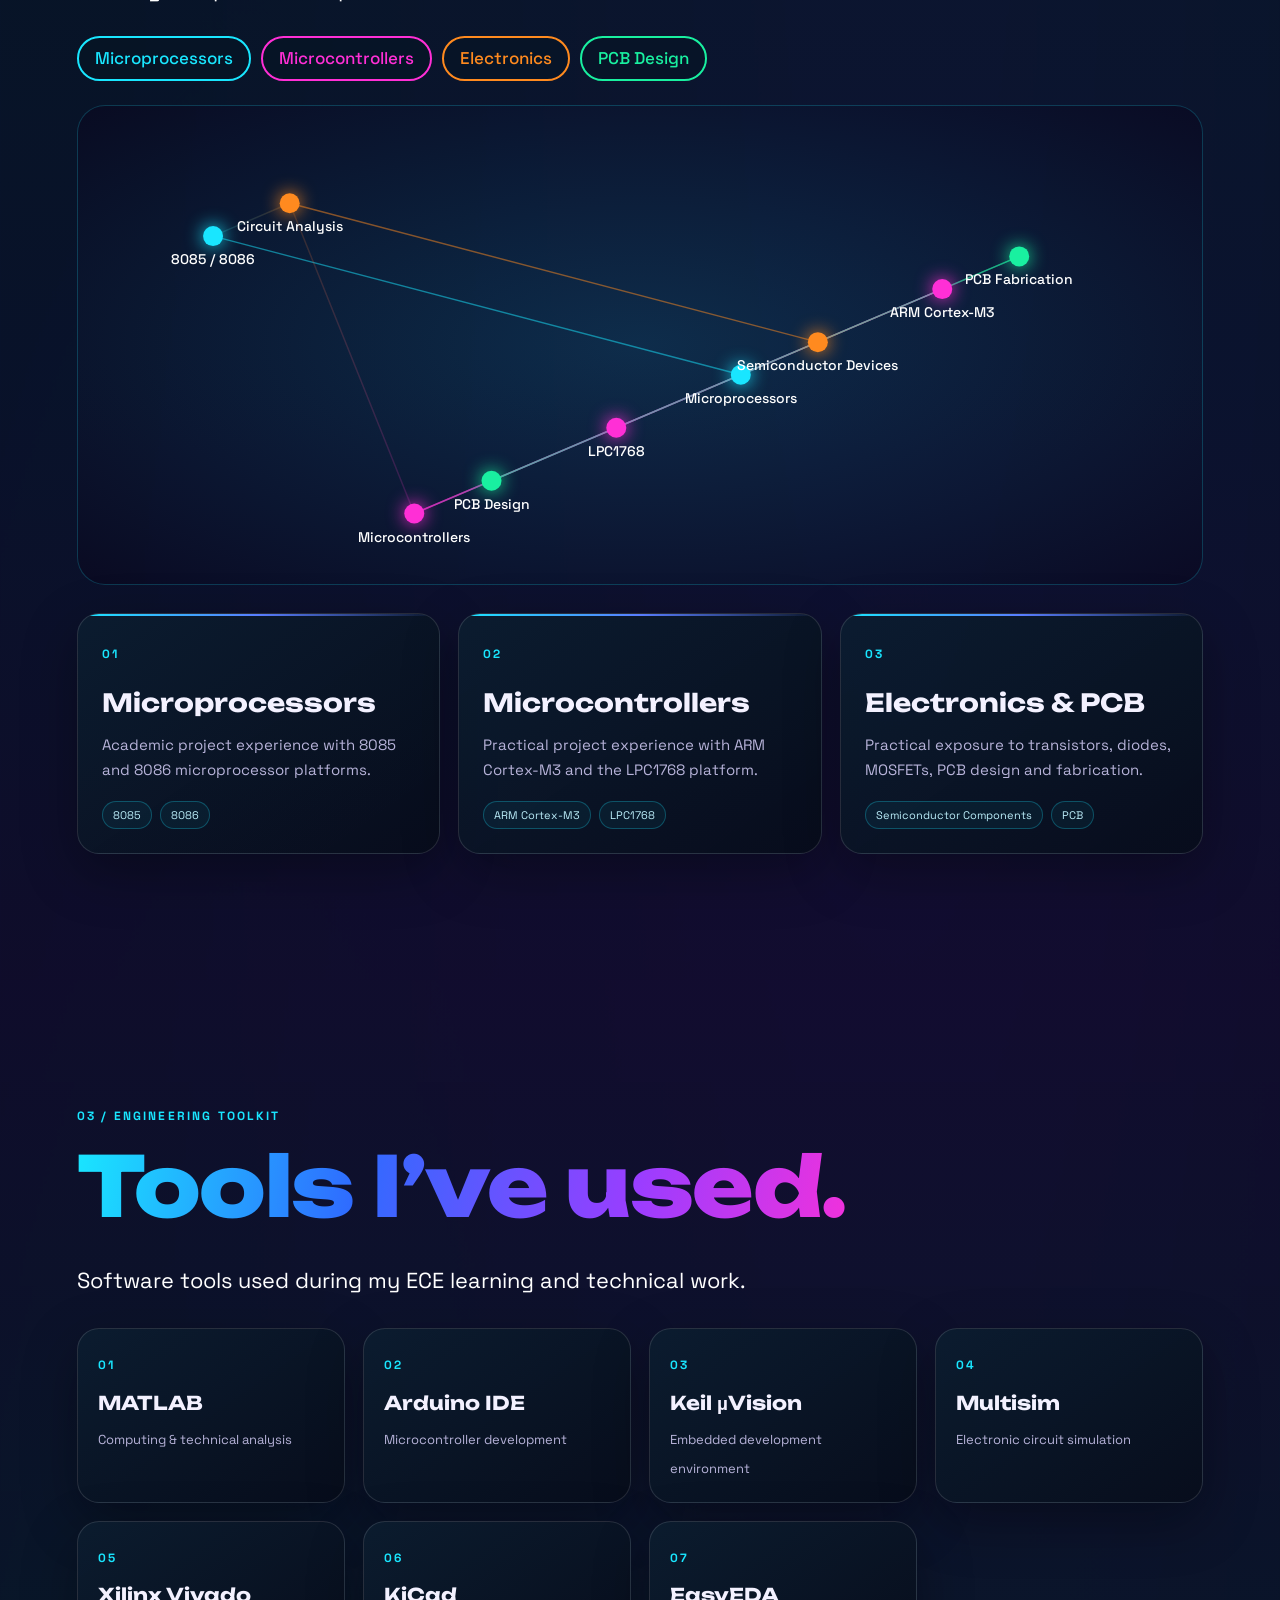
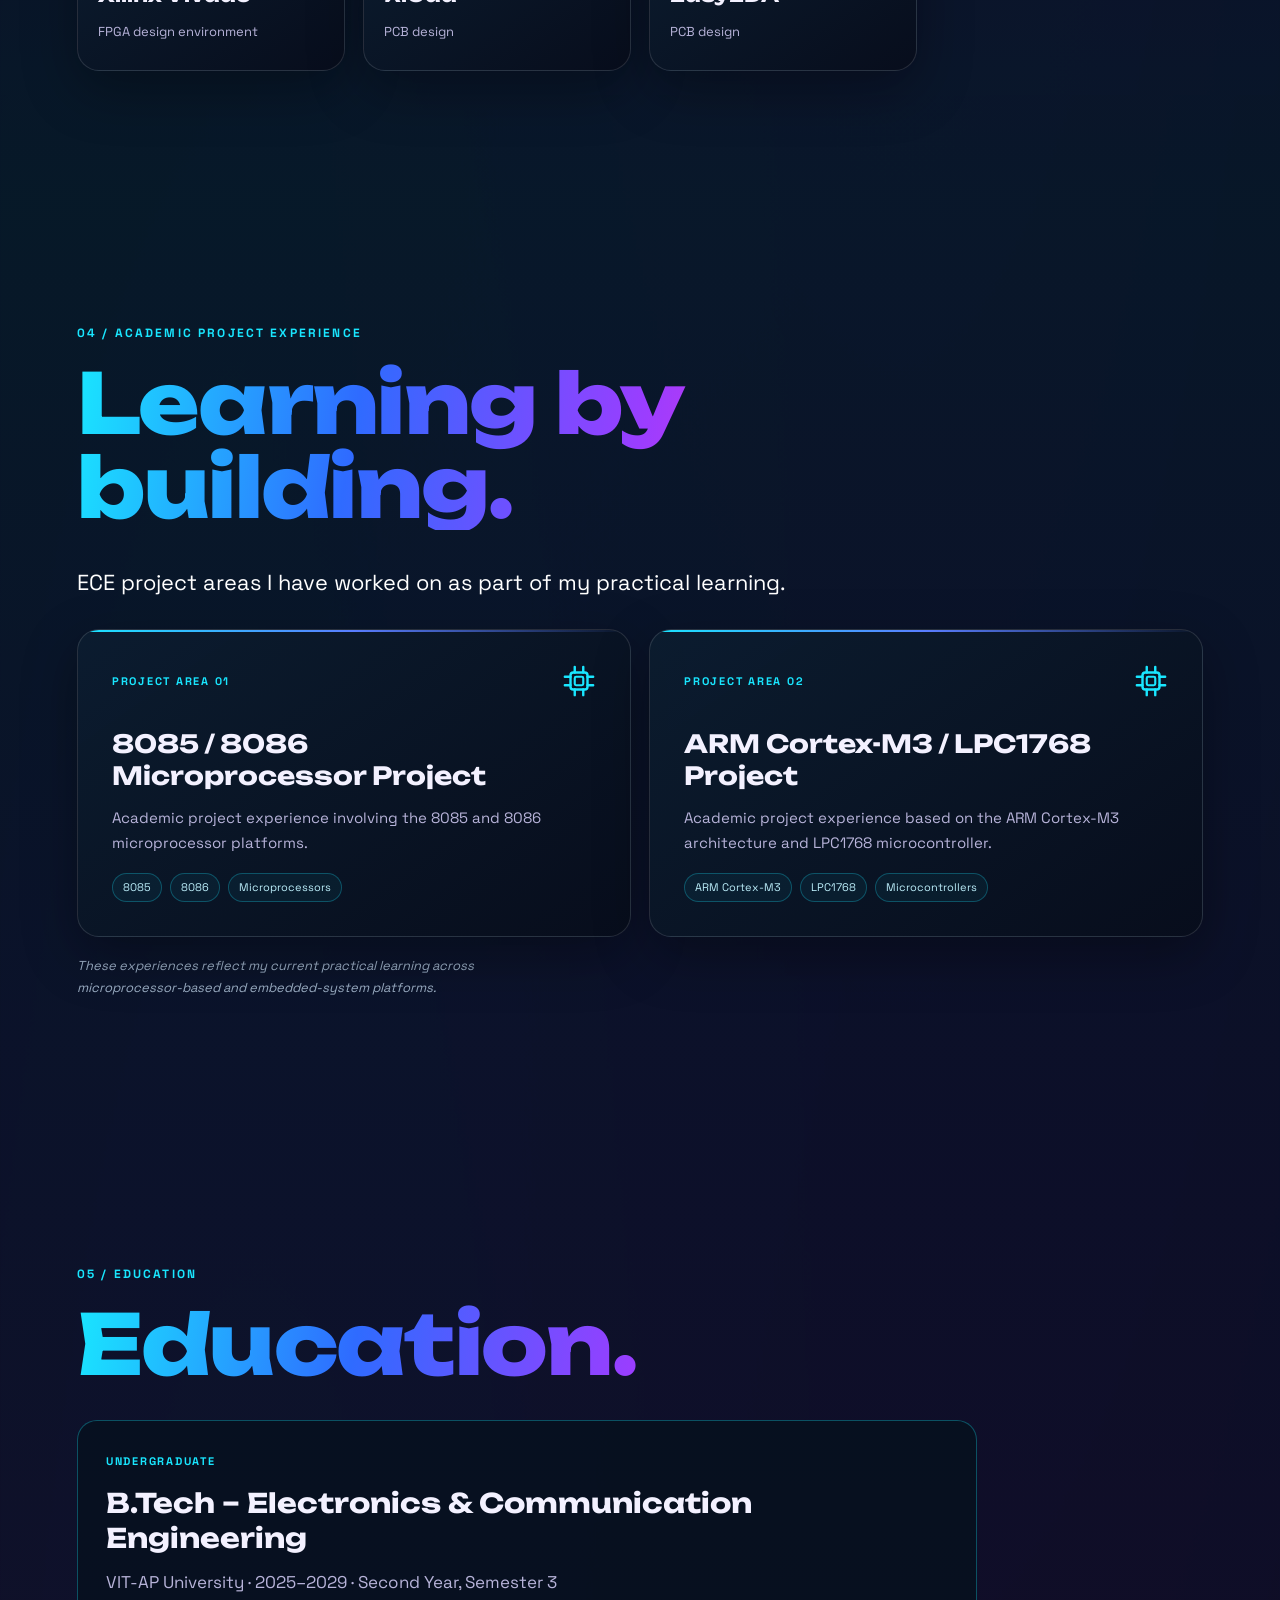
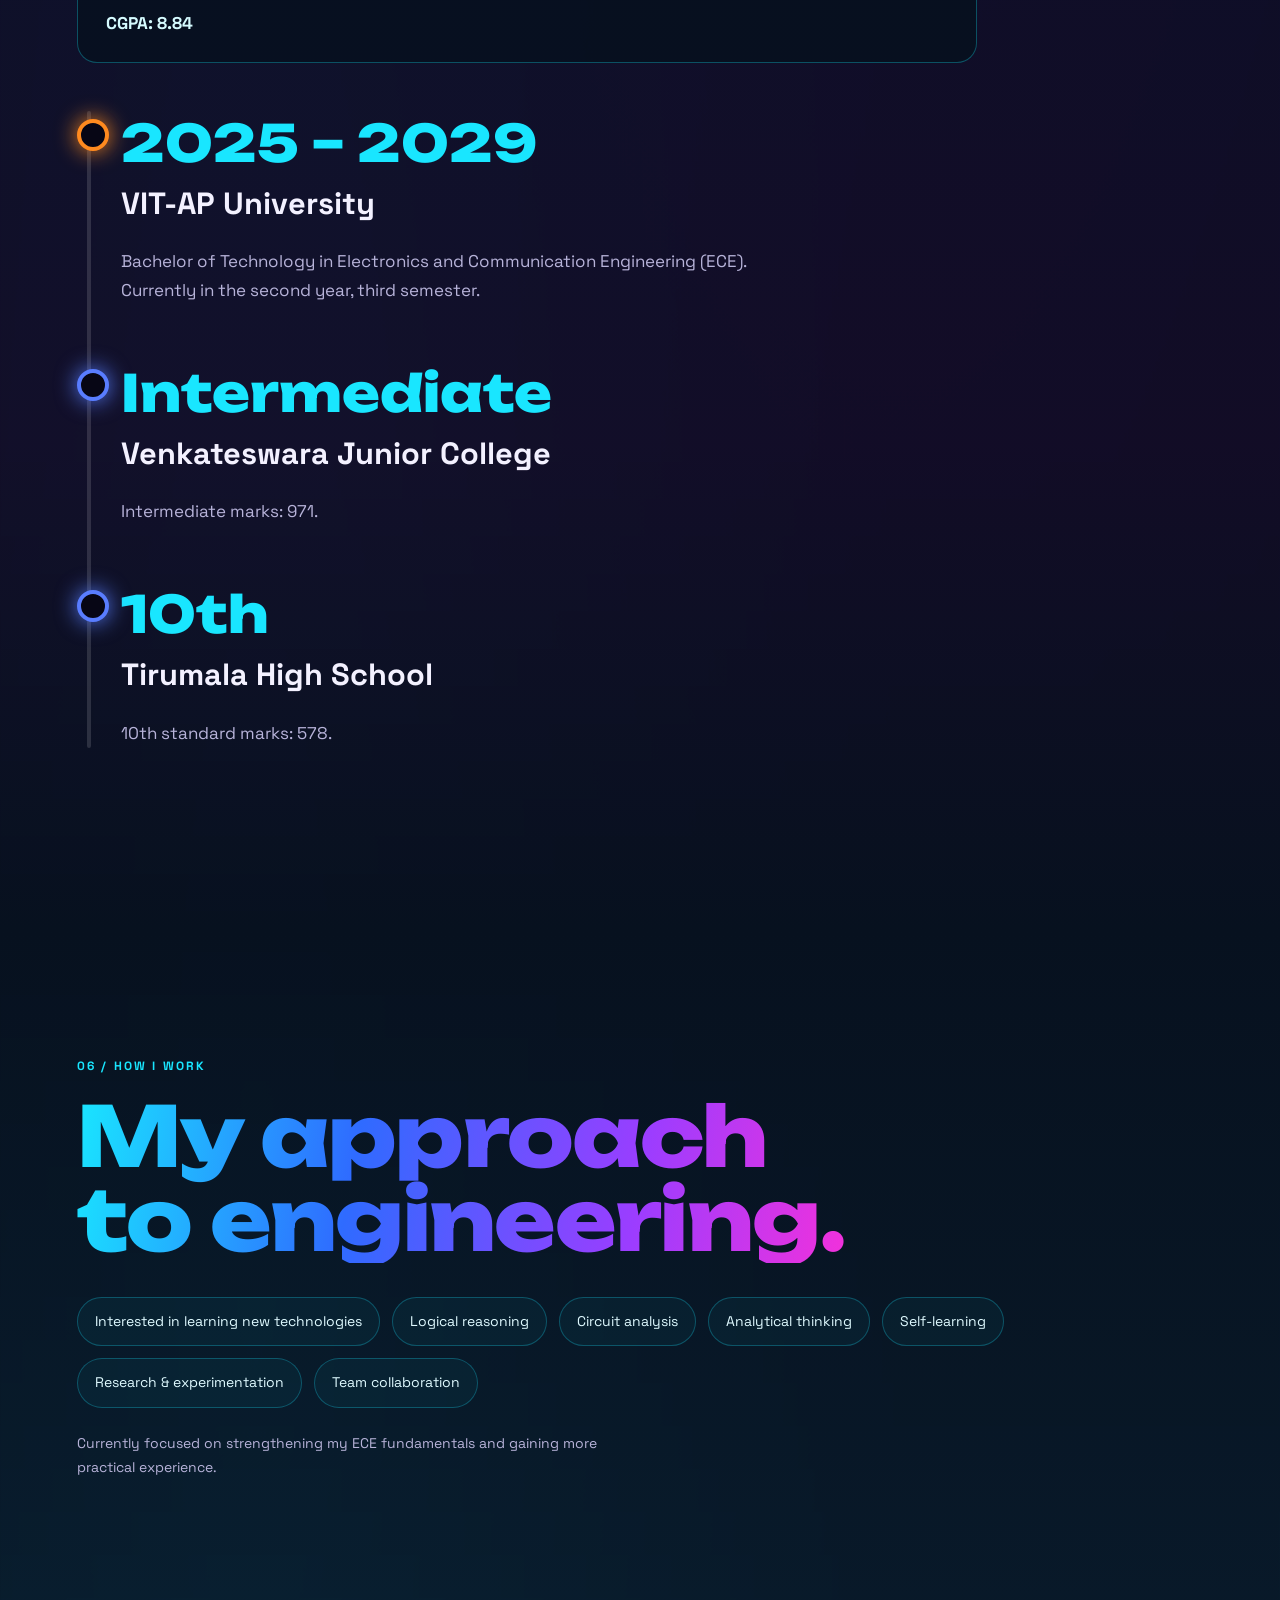
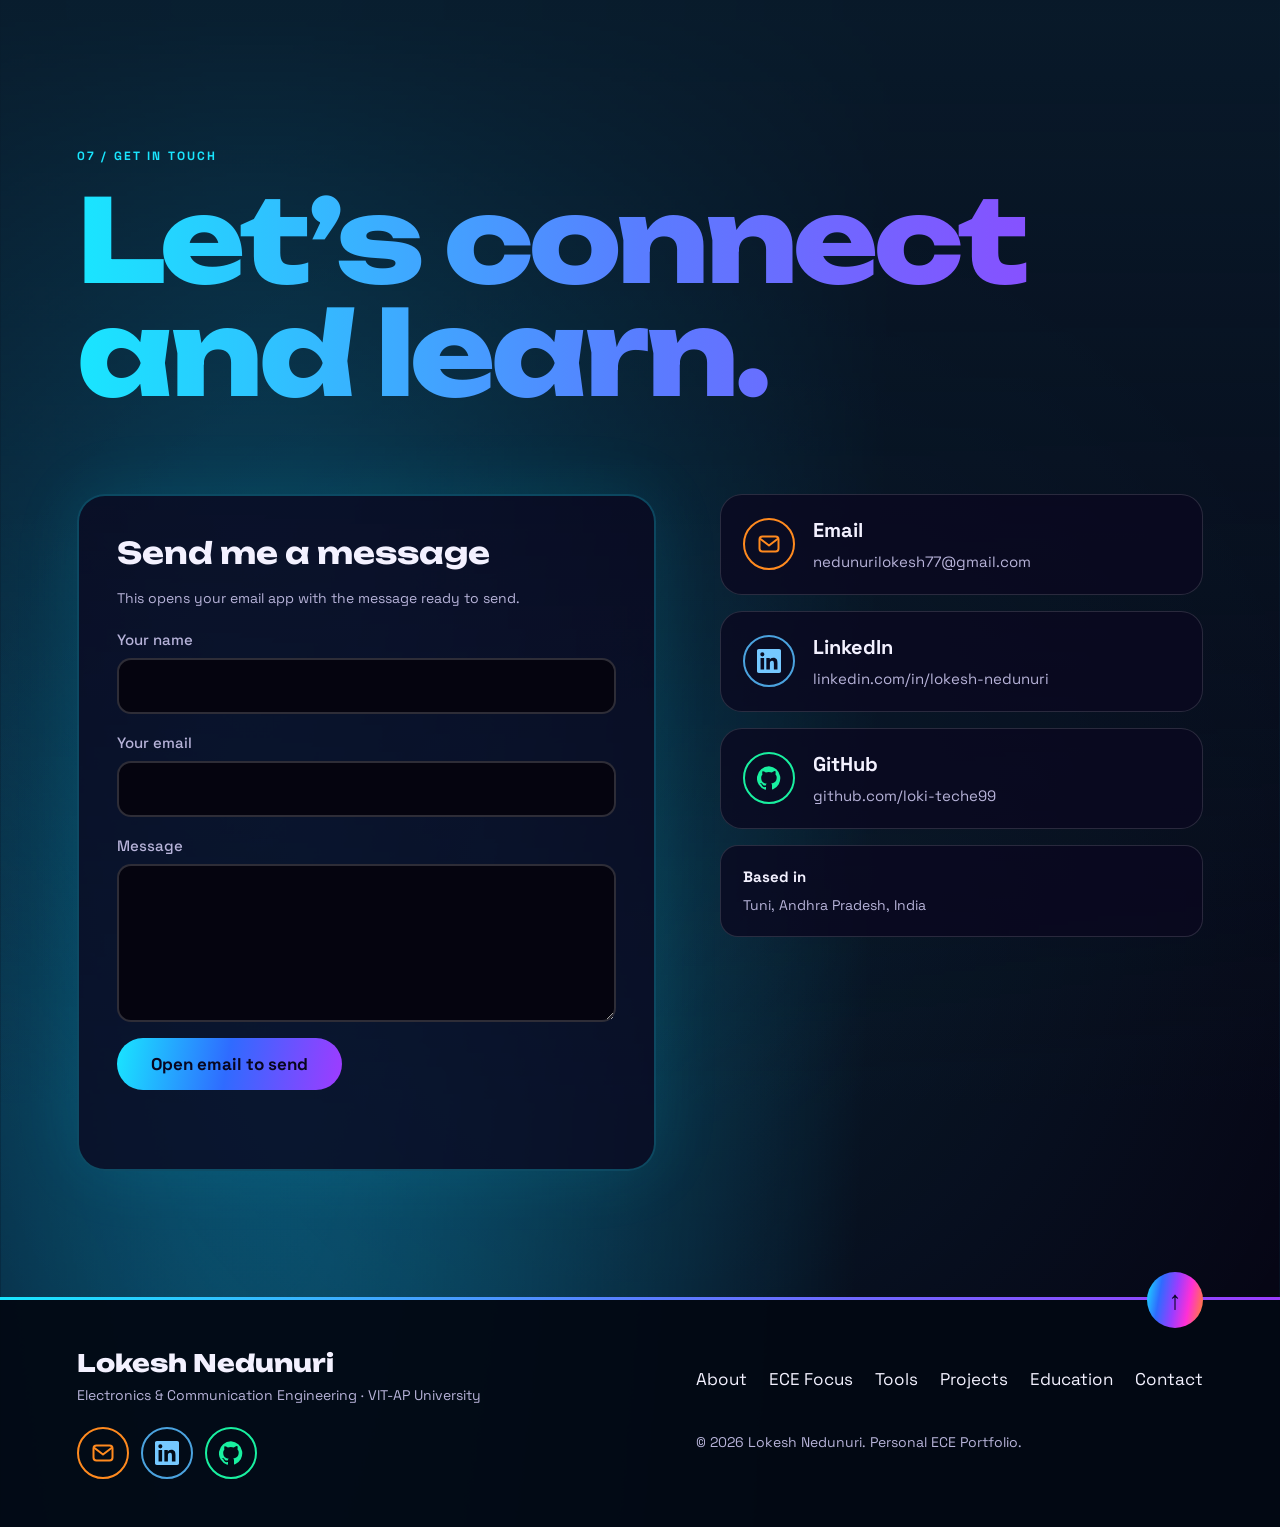
==== commit 67737ce2: "Add files via upload" ====
--- a/index.html
+++ b/index.html
@@ -1,98 +1,202 @@
 <!DOCTYPE html>
-<html lang="en">
+<html lang="en-IN">
 <head>
 <meta charset="UTF-8">
-<meta name="google-site-verification" content="mbVu0M6EUcbp_pcwlvVSisTFFIYItmv87xy7XdvlYjI" />
 <meta name="viewport" content="width=device-width, initial-scale=1.0">
+<meta name="google-site-verification" content="mbVu0M6EUcbp_pcwlvVSisTFFIYItmv87xy7XdvlYjI">
 <meta name="theme-color" content="#070615">
+<meta name="color-scheme" content="dark">
+<meta name="author" content="Lokesh Nedunuri">
+<meta name="description" content="Lokesh Nedunuri is a B.Tech ECE student at VIT-AP University, exploring 8085/8086 microprocessors, ARM Cortex-M3, LPC1768, electronics and PCB design.">
+<meta name="robots" content="index, follow, max-image-preview:large">
+<meta name="referrer" content="strict-origin-when-cross-origin">
 <title>Lokesh Nedunuri | ECE Student at VIT-AP University</title>
-<meta name="description" content="Official personal portfolio of Lokesh Nedunuri, Electronics and Communication Engineering student at VIT-AP University. Explore education, interests and more.">
-<meta name="author" content="Lokesh Nedunuri">
-<meta name="robots" content="index, follow">
 <link rel="canonical" href="https://nedunurilokesh77-afk.github.io/">
-<meta property="og:title" content="Lokesh Nedunuri | VIT-AP University">
-<meta property="og:description" content="Personal portfolio of Lokesh Nedunuri, ECE student at VIT-AP University.">
+<link rel="sitemap" type="application/xml" href="https://nedunurilokesh77-afk.github.io/sitemap.xml">
+<link rel="icon" type="image/svg+xml" href="https://nedunurilokesh77-afk.github.io/assets/favicon.svg">
+<link rel="preload" as="image" href="https://nedunurilokesh77-afk.github.io/assets/lokesh-nedunuri-ece-profile.webp" type="image/webp" fetchpriority="high">
+
+<meta property="og:locale" content="en_IN">
 <meta property="og:type" content="profile">
+<meta property="og:site_name" content="Lokesh Nedunuri — ECE Portfolio">
+<meta property="og:title" content="Lokesh Nedunuri | Electronics &amp; Communication Engineering">
+<meta property="og:description" content="Lokesh Nedunuri is a B.Tech ECE student at VIT-AP University, exploring 8085/8086 microprocessors, ARM Cortex-M3, LPC1768, electronics and PCB design.">
 <meta property="og:url" content="https://nedunurilokesh77-afk.github.io/">
-<link rel="icon" href="data:image/svg+xml,%3Csvg xmlns='http://www.w3.org/2000/svg' viewBox='0 0 64 64'%3E%3Crect width='64' height='64' rx='14' fill='%23070615'/%3E%3Cpath d='M14 14v36h22M44 14v36' stroke='%2319e6ff' stroke-width='7' fill='none'/%3E%3C/svg%3E">
+<meta property="og:image" content="https://nedunurilokesh77-afk.github.io/assets/lokesh-nedunuri-ece-portfolio-og.jpg">
+<meta property="og:image:secure_url" content="https://nedunurilokesh77-afk.github.io/assets/lokesh-nedunuri-ece-portfolio-og.jpg">
+<meta property="og:image:type" content="image/jpeg">
+<meta property="og:image:width" content="1200">
+<meta property="og:image:height" content="630">
+<meta property="og:image:alt" content="Lokesh Nedunuri, Electronics and Communication Engineering student at VIT-AP University">
+<meta property="profile:first_name" content="Lokesh">
+<meta property="profile:last_name" content="Nedunuri">
+
+<meta name="twitter:card" content="summary_large_image">
+<meta name="twitter:title" content="Lokesh Nedunuri | ECE Student at VIT-AP University">
+<meta name="twitter:description" content="Lokesh Nedunuri is a B.Tech ECE student at VIT-AP University, exploring 8085/8086 microprocessors, ARM Cortex-M3, LPC1768, electronics and PCB design.">
+<meta name="twitter:image" content="https://nedunurilokesh77-afk.github.io/assets/lokesh-nedunuri-ece-portfolio-og.jpg">
+<meta name="twitter:image:alt" content="Portrait of Lokesh Nedunuri with Electronics and Communication Engineering portfolio details">
+
 <script type="application/ld+json">
-{"@context":"https://schema.org","@type":"ProfilePage","mainEntity":{"@type":"Person","name":"Lokesh Nedunuri","url":"https://nedunurilokesh77-afk.github.io/","description":"Electronics and Communication Engineering student at VIT-AP University.","affiliation":{"@type":"CollegeOrUniversity","name":"VIT-AP University"},"sameAs":["https://github.com/nedunurilokesh77-afk","https://instagram.com/venkatlokesh10"]}}
+{"@context":"https://schema.org","@graph":[{"@type":"WebSite","@id":"https://nedunurilokesh77-afk.github.io/#website","url":"https://nedunurilokesh77-afk.github.io/","name":"Lokesh Nedunuri — ECE Portfolio","description":"Lokesh Nedunuri is a B.Tech ECE student at VIT-AP University, exploring 8085/8086 microprocessors, ARM Cortex-M3, LPC1768, electronics and PCB design.","inLanguage":"en-IN"},{"@type":"ProfilePage","@id":"https://nedunurilokesh77-afk.github.io/#profilepage","url":"https://nedunurilokesh77-afk.github.io/","name":"Lokesh Nedunuri | Electronics & Communication Engineering Student","description":"Lokesh Nedunuri is a B.Tech ECE student at VIT-AP University, exploring 8085/8086 microprocessors, ARM Cortex-M3, LPC1768, electronics and PCB design.","dateModified":"2026-11-24","inLanguage":"en-IN","isPartOf":{"@id":"https://nedunurilokesh77-afk.github.io/#website"},"primaryImageOfPage":{"@type":"ImageObject","url":"https://nedunurilokesh77-afk.github.io/assets/lokesh-nedunuri-ece-portfolio-og.jpg","width":1200,"height":630},"mainEntity":{"@id":"https://nedunurilokesh77-afk.github.io/#person"}},{"@type":"Person","@id":"https://nedunurilokesh77-afk.github.io/#person","name":"Lokesh Nedunuri","givenName":"Lokesh","familyName":"Nedunuri","url":"https://nedunurilokesh77-afk.github.io/","image":{"@type":"ImageObject","url":"https://nedunurilokesh77-afk.github.io/assets/lokesh-nedunuri-ece-profile.webp","caption":"Portrait of Lokesh Nedunuri, B.Tech Electronics and Communication Engineering student"},"description":"B.Tech Electronics and Communication Engineering student at VIT-AP University (2025–2029), with academic project experience involving 8085/8086 microprocessors and ARM Cortex-M3/LPC1768, and practical exposure to semiconductor components and PCB design and fabrication.","email":"nedunurilokesh77@gmail.com","homeLocation":{"@type":"Place","name":"Tuni, Andhra Pradesh, India"},"affiliation":{"@type":"CollegeOrUniversity","name":"VIT-AP University"},"sameAs":["https://github.com/loki-teche99","https://www.linkedin.com/in/lokesh-nedunuri/"],"knowsAbout":["8085 microprocessor","8086 microprocessor","Microprocessors","Microcontrollers","ARM Cortex-M3","LPC1768","Transistors","Diodes","MOSFETs","PCB design","PCB fabrication","Circuit analysis","MATLAB","Arduino IDE","Keil µVision","Multisim","Xilinx Vivado","KiCad","EasyEDA"]}]}
 </script>
+
 <link rel="preconnect" href="https://fonts.googleapis.com">
-<link rel="stylesheet" href="https://fonts.googleapis.com/css2?family=Space+Grotesk:wght@400;500;700&family=Unbounded:wght@600;800&display=swap">
+<link rel="preconnect" href="https://fonts.gstatic.com" crossorigin>
+<link rel="stylesheet" href="https://fonts.googleapis.com/css2?family=Space+Grotesk:wght@400;500;700&amp;family=Unbounded:wght@600;800&amp;display=swap">
 <link rel="stylesheet" href="style.css">
 </head>
 <body>
+<a class="skip-link" href="#main">Skip to main content</a>
 <svg width="0" height="0" style="position:absolute" aria-hidden="true"><defs>
-<symbol id="i-gh" viewBox="0 0 24 24"><path fill="currentColor" d="M12 .3a12 12 0 0 0-3.8 23.4c.6.1.8-.3.8-.6v-2c-3.3.7-4-1.6-4-1.6-.6-1.4-1.4-1.8-1.4-1.8-1-.7.1-.7.1-.7 1.2.1 1.8 1.2 1.8 1.2 1 1.8 2.8 1.3 3.5 1 0-.8.4-1.3.7-1.6-2.7-.3-5.5-1.3-5.5-5.9 0-1.3.5-2.4 1.2-3.2 0-.4-.5-1.6.1-3.2 0 0 1-.3 3.3 1.2a11.5 11.5 0 0 1 6 0C17.3 4.7 18.3 5 18.3 5c.7 1.6.2 2.9.1 3.2.8.8 1.3 1.9 1.3 3.2 0 4.6-2.8 5.6-5.5 5.9.4.4.8 1.1.8 2.2v3.3c0 .3.2.7.8.6A12 12 0 0 0 12 .3"/></symbol>
-<symbol id="i-ig" viewBox="0 0 24 24"><rect x="3" y="3" width="18" height="18" rx="5.5" fill="none" stroke="currentColor" stroke-width="2"/><circle cx="12" cy="12" r="4.2" fill="none" stroke="currentColor" stroke-width="2"/><circle cx="17.3" cy="6.7" r="1.3" fill="currentColor"/></symbol>
-<symbol id="i-mail" viewBox="0 0 24 24"><rect x="2.5" y="4.5" width="19" height="15" rx="3" fill="none" stroke="currentColor" stroke-width="2"/><path d="M3.5 7l8.5 6.5L20.5 7" fill="none" stroke="currentColor" stroke-width="2" stroke-linejoin="round" stroke-linecap="round"/></symbol>
+  <symbol id="i-gh" viewBox="0 0 24 24"><path fill="currentColor" d="M12 .3a12 12 0 0 0-3.8 23.4c.6.1.8-.3.8-.6v-2c-3.3.7-4-1.6-4-1.6-.6-1.4-1.4-1.8-1.4-1.8-1-.7.1-.7.1-.7 1.2.1 1.8 1.2 1.8 1.2 1 1.8 2.8 1.3 3.5 1 0-.8.4-1.3.7-1.6-2.7-.3-5.5-1.3-5.5-5.9 0-1.3.5-2.4 1.2-3.2 0-.4-.5-1.6.1-3.2 0 0 1-.3 3.3 1.2a11.5 11.5 0 0 1 6 0C17.3 4.7 18.3 5 18.3 5c.7 1.6.2 2.9.1 3.2.8.8 1.3 1.9 1.3 3.2 0 4.6-2.8 5.6-5.5 5.9.4.4.8 1.1.8 2.2v3.3c0 .3.2.7.8.6A12 12 0 0 0 12 .3"/></symbol>
+  <symbol id="i-li" viewBox="0 0 24 24"><path fill="currentColor" d="M20.45 20.45h-3.56v-5.57c0-1.33-.03-3.04-1.85-3.04-1.85 0-2.13 1.45-2.13 2.94v5.67H9.35V8.98h3.42v1.57h.05c.48-.9 1.64-1.85 3.37-1.85 3.6 0 4.27 2.37 4.27 5.46v6.29ZM5.34 7.43a2.06 2.06 0 1 1 0-4.12 2.06 2.06 0 0 1 0 4.12ZM7.12 20.45H3.56V8.98h3.56v11.47ZM22.22 0H1.78C.8 0 0 .77 0 1.72v20.56C0 23.23.8 24 1.78 24h20.43c.99 0 1.79-.77 1.79-1.72V1.72C24 .77 23.2 0 22.22 0Z"/></symbol>
+  <symbol id="i-mail" viewBox="0 0 24 24"><rect x="2.5" y="4.5" width="19" height="15" rx="3" fill="none" stroke="currentColor" stroke-width="2"/><path d="M3.5 7l8.5 6.5L20.5 7" fill="none" stroke="currentColor" stroke-width="2" stroke-linejoin="round" stroke-linecap="round"/></symbol>
+  <symbol id="i-chip" viewBox="0 0 24 24"><rect x="6" y="6" width="12" height="12" rx="2" fill="none" stroke="currentColor" stroke-width="1.7"/><rect x="9" y="9" width="6" height="6" rx="1" fill="none" stroke="currentColor" stroke-width="1.5"/><path d="M9 2v4m6-4v4M9 18v4m6-4v4M2 9h4m-4 6h4m12-6h4m-4 6h4" stroke="currentColor" stroke-width="1.7" stroke-linecap="round"/></symbol>
 </defs></svg>
+
 <div id="ld"><div class="bar"><i></i></div><p>Powering up the circuit…</p></div>
 <canvas id="gl" aria-hidden="true"></canvas>
 <div class="cur" aria-hidden="true"></div>
 
 <header class="nav">
   <a href="#top" class="logo mag">LN<span>.</span></a>
-  <button class="burger" aria-label="Menu" aria-expanded="false"><b></b><b></b></button>
+  <button class="burger" aria-label="Open menu" aria-expanded="false"><b></b><b></b></button>
   <nav>
-    <a href="#about">About</a><a href="#skills">Interests</a><a href="#education">Education</a><a href="#contact">Contact</a><a class="navcta mag" href="#contact">Message me</a>
+    <a href="#about">About</a>
+    <a href="#skills">ECE Focus</a>
+    <a href="#tools">Tools</a>
+    <a href="#projects">Projects</a>
+    <a href="#education">Education</a>
+    <a class="navcta mag" href="#contact">Contact</a>
   </nav>
 </header>
 
-<main id="top">
-<section class="hero">
-  <p class="kicker">Electronics &amp; Communication Engineering · VIT-AP University</p>
-  <h1 aria-label="Lokesh Nedunuri"><span class="ln" data-w="LOKESH"></span><span class="ln" data-w="NEDUNURI"></span></h1>
-  <h2 class="head">Imagining the future.<br>Engineering it into reality.</h2>
-  <p class="tag">Curious Mind. Creative Engineer. Relentless Builder.</p>
-  <div class="cta">
-    <a class="btn grad mag" href="#about">Explore</a>
-    <a class="btn ghost mag" href="#contact">Contact</a>
-    <span class="icons"><a class="ico g-mail mag" href="mailto:nedunurilokesh77@gmail.com" aria-label="Email"><svg viewBox="0 0 24 24"><use href="#i-mail"/></svg></a><a class="ico g-ig mag" href="https://instagram.com/venkatlokesh10" aria-label="Instagram @venkatlokesh10" target="_blank" rel="noopener"><svg viewBox="0 0 24 24"><use href="#i-ig"/></svg></a><a class="ico g-gh mag" href="https://github.com/nedunurilokesh77-afk" aria-label="GitHub" target="_blank" rel="noopener"><svg viewBox="0 0 24 24"><use href="#i-gh"/></svg></a></span>
+<main id="main" tabindex="-1">
+<section id="top" class="hero">
+  <div class="hero-copy">
+    <p class="kicker">Electronics &amp; Communication Engineering · VIT-AP University</p>
+    <h1 aria-label="Lokesh Nedunuri"><span class="ln" data-w="LOKESH">LOKESH</span><span class="ln" data-w="NEDUNURI">NEDUNURI</span></h1>
+    <h2 class="head">Understanding circuits.<br>Building what connects us.</h2>
+    <p class="tag">B.Tech ECE Student · VIT-AP University · 2025–2029 · Tuni, Andhra Pradesh, India</p>
+<p class="hero-summary">Exploring microprocessors, microcontrollers, electronic components and PCB design through academic projects and practical learning.</p>
+    <div class="cta">
+      <a class="btn grad mag" href="#about">Explore my profile</a>
+      <a class="btn ghost mag" href="https://www.linkedin.com/in/lokesh-nedunuri/" target="_blank" rel="noopener">Connect on LinkedIn</a>
+    </div>
+    <div class="hero-social">
+      <a class="ico g-mail mag" href="mailto:nedunurilokesh77@gmail.com" aria-label="Email Lokesh"><svg viewBox="0 0 24 24"><use href="#i-mail"/></svg></a>
+      <a class="ico g-li mag" href="https://www.linkedin.com/in/lokesh-nedunuri/" aria-label="LinkedIn profile" target="_blank" rel="noopener"><svg viewBox="0 0 24 24"><use href="#i-li"/></svg></a>
+      <a class="ico g-gh mag" href="https://github.com/loki-teche99" aria-label="GitHub profile" target="_blank" rel="noopener"><svg viewBox="0 0 24 24"><use href="#i-gh"/></svg></a>
+    </div>
+  </div>
+  <div class="hero-portrait" data-r>
+    <div class="portrait-orbit orbit-one"></div><div class="portrait-orbit orbit-two"></div>
+    <div class="portrait-frame"><picture><source srcset="assets/lokesh-nedunuri-ece-profile.webp" type="image/webp"><img src="assets/lokesh-nedunuri-ece-profile.jpg" alt="Portrait of Lokesh Nedunuri, B.Tech Electronics and Communication Engineering student at VIT-AP University" width="960" height="1200" decoding="async" fetchpriority="high"></picture></div>
+    <span class="portrait-caption">LOKESH NEDUNURI <i>·</i> ECE</span>
   </div>
   <div class="scroll" aria-hidden="true"><i></i>Scroll</div>
 </section>
 
 <div class="ticker" aria-hidden="true"><div>
-  <span>Electronics</span><span>Circuit Design</span><span>Embedded Systems</span><span>Microcontrollers</span><span>Artificial Intelligence</span><span>Software Engineering</span><span>Web</span><span>Android</span><span>3D Graphics</span><span>Game Development</span>
-  <span>Electronics</span><span>Circuit Design</span><span>Embedded Systems</span><span>Microcontrollers</span><span>Artificial Intelligence</span><span>Software Engineering</span><span>Web</span><span>Android</span><span>3D Graphics</span><span>Game Development</span>
+  <span>Electronics</span><span>Microprocessors</span><span>Microcontrollers</span><span>ARM Cortex-M3</span><span>Circuit Analysis</span><span>Semiconductor Devices</span><span>PCB Design</span><span>Hardware Learning</span>
+  <span>Electronics</span><span>Microprocessors</span><span>Microcontrollers</span><span>ARM Cortex-M3</span><span>Circuit Analysis</span><span>Semiconductor Devices</span><span>PCB Design</span><span>Hardware Learning</span>
 </div></div>
 
 <section id="about" class="about">
   <div class="txt">
-    <h2 class="big" data-r>Signal in.<br>Ideas out.</h2>
-    <p class="lead" data-r>I’m Lokesh Nedunuri, a second-year Electronics and Communication Engineering student at VIT-AP University. I’m an engineering student, software developer, web developer, mobile application developer and creative technologist.</p>
-    <p data-r>I like knowing how things work, from the transistor level to the screen you’re reading this on. My approach: understand the hardware, write the software, and make the result feel good to use.</p>
-    <p data-r>I’m curious about artificial intelligence, software engineering, electronics, web and Android development, 3D graphics, game development and emerging technologies. My vision is to keep building where electronics and software meet.</p>
+    <p class="section-eyebrow" data-r>01 / ABOUT ME</p>
+    <h2 class="big" data-r>Curious about<br>how things work.</h2>
+    <p class="lead" data-r>I’m Lokesh Nedunuri, a second-year B.Tech Electronics and Communication Engineering student at VIT-AP University.</p>
+    <p data-r>I’m interested in understanding electronic systems from the circuit level to processor-based systems. My academic project experience includes 8085 and 8086 microprocessor platforms, along with ARM Cortex-M3 / LPC1768-based work. My practical exposure also includes transistors, diodes, MOSFETs, PCB design and PCB fabrication.</p>
+    <p data-r>I have used MATLAB, Arduino IDE, Keil µVision, Multisim, Xilinx Vivado, KiCad and EasyEDA during my ECE learning. I enjoy analytical thinking, logical reasoning, circuit analysis, self-learning, research and experimentation, and team collaboration. I’m continuing to explore different areas of ECE while building a strong engineering foundation.</p>
+    <div class="quick-facts" data-r>
+      <div><strong>8.84</strong><span>Current CGPA</span></div>
+      <div><strong>2029</strong><span>Expected graduation</span></div>
+      <div><strong>Tuni</strong><span>Andhra Pradesh, India</span></div>
+    </div>
   </div>
   <div class="vis" data-r>
-    <div class="scope tilt"><canvas id="scope"></canvas><span>CH1 · CH2 · CH3</span></div>
-    <div class="mask"><img src="assets/pcb-macro-a.jpg" alt="Macro render of a purple circuit board with gold pads, an IC chip and glowing LEDs" width="1600" height="900" loading="lazy"></div>
+    <div class="scope tilt"><canvas id="scope" aria-label="Decorative oscilloscope signal animation"></canvas><span>ECE SIGNAL VIEW · CH1 / CH2 / CH3</span></div>
+    <div class="about-note"><span class="note-icon"><svg viewBox="0 0 24 24"><use href="#i-chip"/></svg></span><div><b>Electronics &amp; Communication Engineering</b><small>Learning through concepts, tools and hands-on exploration.</small></div></div>
   </div>
 </section>
 
 <section id="skills" class="skills">
-  <h2 class="big" data-r>Interest constellation</h2>
-  <p class="lead" data-r>Areas I explore, grouped by colour. Move your cursor or finger across the nodes.</p>
-  <div class="legend" data-r>
-    <b style="--c:#19e6ff">Electronics</b><b style="--c:#ff2fd6">Programming &amp; AI</b><b style="--c:#ff8a1f">Web</b><b style="--c:#19f0a0">Mobile</b><b style="--c:#9b3dff">Creative tech</b>
-  </div>
-  <div class="const"><canvas id="const" role="img" aria-label="Interactive map: Electronics and Circuit Design, Embedded Systems, Microcontrollers, Software Development, Artificial Intelligence, Web Development, Android Development, 3D Graphics, Game Development, Emerging Technologies"></canvas></div>
+  <p class="section-eyebrow" data-r>02 / TECHNICAL PROFILE</p>
+  <h2 class="big" data-r>ECE knowledge<br>&amp; exposure.</h2>
+  <p class="lead" data-r>Areas I have studied or worked with so far, presented as my current learning and practical experience.</p>
+  <div class="legend" data-r><b style="--c:#19e6ff">Microprocessors</b><b style="--c:#ff2fd6">Microcontrollers</b><b style="--c:#ff8a1f">Electronics</b><b style="--c:#19f0a0">PCB Design</b></div>
+  <div class="const"><canvas id="const" role="img" aria-label="ECE focus areas: Microprocessors 8085 and 8086, Microcontrollers, ARM Cortex-M3, LPC1768, Circuit Analysis, Semiconductor Components, PCB Design and PCB Fabrication"></canvas></div>
+  <div class="exposure-grid">
+    <article class="exposure-card" data-r><span class="card-index">01</span><h3>Microprocessors</h3><p>Academic project experience with 8085 and 8086 microprocessor platforms.</p><div class="chips"><span>8085</span><span>8086</span></div></article>
+    <article class="exposure-card" data-r><span class="card-index">02</span><h3>Microcontrollers</h3><p>Practical project experience with ARM Cortex-M3 and the LPC1768 platform.</p><div class="chips"><span>ARM Cortex-M3</span><span>LPC1768</span></div></article>
+    <article class="exposure-card" data-r><span class="card-index">03</span><h3>Electronics &amp; PCB</h3><p>Practical exposure to transistors, diodes, MOSFETs, PCB design and fabrication.</p><div class="chips"><span>Semiconductor Components</span><span>PCB</span></div></article>
+  </div>
+</section>
+
+<section id="tools" class="tools-section">
+  <p class="section-eyebrow" data-r>03 / ENGINEERING TOOLKIT</p>
+  <h2 class="big" data-r>Tools I’ve used.</h2>
+  <p class="lead" data-r>Software tools used during my ECE learning and technical work.</p>
+  <div class="tool-grid">
+    <article class="tool-card" data-r><span>01</span><h3>MATLAB</h3><small>Computing &amp; technical analysis</small></article>
+    <article class="tool-card" data-r><span>02</span><h3>Arduino IDE</h3><small>Microcontroller development</small></article>
+    <article class="tool-card" data-r><span>03</span><h3>Keil µVision</h3><small>Embedded development environment</small></article>
+    <article class="tool-card" data-r><span>04</span><h3>Multisim</h3><small>Electronic circuit simulation</small></article>
+    <article class="tool-card" data-r><span>05</span><h3>Xilinx Vivado</h3><small>FPGA design environment</small></article>
+    <article class="tool-card" data-r><span>06</span><h3>KiCad</h3><small>PCB design</small></article>
+    <article class="tool-card" data-r><span>07</span><h3>EasyEDA</h3><small>PCB design</small></article>
+  </div>
+</section>
+
+<section id="projects" class="projects-section">
+  <p class="section-eyebrow" data-r>04 / ACADEMIC PROJECT EXPERIENCE</p>
+  <h2 class="big" data-r>Learning by<br>building.</h2>
+  <p class="lead" data-r>ECE project areas I have worked on as part of my practical learning.</p>
+  <div class="project-grid">
+    <article class="project-card" data-r>
+      <div class="project-top"><span>PROJECT AREA 01</span><svg viewBox="0 0 24 24"><use href="#i-chip"/></svg></div>
+      <h3>8085 / 8086 Microprocessor Project</h3>
+      <p>Academic project experience involving the 8085 and 8086 microprocessor platforms.</p>
+      <div class="chips"><span>8085</span><span>8086</span><span>Microprocessors</span></div>
+    </article>
+    <article class="project-card" data-r>
+      <div class="project-top"><span>PROJECT AREA 02</span><svg viewBox="0 0 24 24"><use href="#i-chip"/></svg></div>
+      <h3>ARM Cortex-M3 / LPC1768 Project</h3>
+      <p>Academic project experience based on the ARM Cortex-M3 architecture and LPC1768 microcontroller.</p>
+      <div class="chips"><span>ARM Cortex-M3</span><span>LPC1768</span><span>Microcontrollers</span></div>
+    </article>
+  </div>
+  <p class="project-footnote">These experiences reflect my current practical learning across microprocessor-based and embedded-system platforms.</p>
 </section>
 
 <section id="education" class="edu">
-  <div class="mask wide"><img src="assets/pcb-macro-b.jpg" alt="Macro render of a blue circuit board with a heat sink and microcontroller" width="1600" height="900" loading="lazy"></div>
-  <h2 class="big" data-r>Education</h2>
+  <p class="section-eyebrow" data-r>05 / EDUCATION</p>
+  <h2 class="big" data-r>Education.</h2>
+  <div class="education-summary" data-r>
+    <div><span>UNDERGRADUATE</span><h3>B.Tech – Electronics &amp; Communication Engineering</h3><p>VIT-AP University · 2025–2029 · Second Year, Semester 3</p><strong>CGPA: 8.84</strong></div>
+  </div>
   <div class="tl">
     <i class="line"></i><i class="spark"></i>
-    <article class="it" data-r><time>2025</time><h3>Joined VIT-AP University</h3><p>B.Tech, Electronics and Communication Engineering (ECE). 2025 batch.</p></article>
-    <article class="it" data-r><time>Now</time><h3>Second year</h3><p>Studying ECE in Andhra Pradesh, India, and exploring electronics, software and 3D on the side.</p></article>
-  </div>
+    <article class="it" data-r><time>2025 – 2029</time><h3>VIT-AP University</h3><p>Bachelor of Technology in Electronics and Communication Engineering (ECE). Currently in the second year, third semester.</p></article>
+    <article class="it" data-r><time>Intermediate</time><h3>Venkateswara Junior College</h3><p>Intermediate marks: 971.</p></article>
+    <article class="it" data-r><time>10th</time><h3>Tirumala High School</h3><p>10th standard marks: 578.</p></article>
+  </div>
+</section>
+
+<section class="strengths-section">
+  <p class="section-eyebrow" data-r>06 / HOW I WORK</p>
+  <h2 class="big" data-r>My approach<br>to engineering.</h2>
+  <div class="strength-list" data-r>
+    <span>Interested in learning new technologies</span><span>Logical reasoning</span><span>Circuit analysis</span><span>Analytical thinking</span><span>Self-learning</span><span>Research &amp; experimentation</span><span>Team collaboration</span>
+  </div>
+  <p class="cert-note" data-r>Currently focused on strengthening my ECE fundamentals and gaining more practical experience.</p>
 </section>
 
 <section id="contact" class="contact">
-  <h2 class="mega" data-r>Let’s create<br>something<br>impossible.</h2>
+  <p class="section-eyebrow" data-r>07 / GET IN TOUCH</p>
+  <h2 class="mega" data-r>Let’s connect<br>and learn.</h2>
   <div class="cgrid">
     <form id="cf" class="cform" novalidate>
       <h3>Send me a message</h3><p class="note">This opens your email app with the message ready to send.</p>
@@ -105,24 +209,26 @@
     </form>
     <div class="clinks">
       <a class="row mag" href="mailto:nedunurilokesh77@gmail.com"><span class="ico g-mail"><svg viewBox="0 0 24 24"><use href="#i-mail"/></svg></span><span><b>Email</b><small>nedunurilokesh77@gmail.com</small></span></a>
-      <a class="row mag" href="https://instagram.com/venkatlokesh10" target="_blank" rel="noopener"><span class="ico g-ig"><svg viewBox="0 0 24 24"><use href="#i-ig"/></svg></span><span><b>Instagram</b><small>@venkatlokesh10</small></span></a>
-      <a class="row mag" href="https://github.com/nedunurilokesh77-afk" target="_blank" rel="noopener"><span class="ico g-gh"><svg viewBox="0 0 24 24"><use href="#i-gh"/></svg></span><span><b>GitHub</b><small>nedunurilokesh77-afk</small></span></a>
+      <a class="row mag" href="https://www.linkedin.com/in/lokesh-nedunuri/" target="_blank" rel="noopener"><span class="ico g-li"><svg viewBox="0 0 24 24"><use href="#i-li"/></svg></span><span><b>LinkedIn</b><small>linkedin.com/in/lokesh-nedunuri</small></span></a>
+      <a class="row mag" href="https://github.com/loki-teche99" target="_blank" rel="noopener"><span class="ico g-gh"><svg viewBox="0 0 24 24"><use href="#i-gh"/></svg></span><span><b>GitHub</b><small>github.com/loki-teche99</small></span></a>
+      <div class="location-row"><b>Based in</b><span>Tuni, Andhra Pradesh, India</span></div>
     </div>
   </div>
 </section>
 </main>
 
 <footer>
-  <div class="fl"><strong>Lokesh Nedunuri</strong><p>ECE · VIT-AP University</p></div>
-  <nav><a href="#about">About</a><a href="#skills">Interests</a><a href="#education">Education</a><a href="#contact">Contact</a><a href="https://github.com/nedunurilokesh77-afk" target="_blank" rel="noopener">GitHub</a></nav>
-  <div class="icons"><a class="ico g-mail mag" href="mailto:nedunurilokesh77@gmail.com" aria-label="Email"><svg viewBox="0 0 24 24"><use href="#i-mail"/></svg></a><a class="ico g-ig mag" href="https://instagram.com/venkatlokesh10" aria-label="Instagram @venkatlokesh10" target="_blank" rel="noopener"><svg viewBox="0 0 24 24"><use href="#i-ig"/></svg></a><a class="ico g-gh mag" href="https://github.com/nedunurilokesh77-afk" aria-label="GitHub" target="_blank" rel="noopener"><svg viewBox="0 0 24 24"><use href="#i-gh"/></svg></a></div>
-  <p>© <span id="y"></span> Lokesh Nedunuri. Personal Portfolio. </p>
+  <div class="fl"><strong>Lokesh Nedunuri</strong><p>Electronics &amp; Communication Engineering · VIT-AP University</p></div>
+  <nav><a href="#about">About</a><a href="#skills">ECE Focus</a><a href="#tools">Tools</a><a href="#projects">Projects</a><a href="#education">Education</a><a href="#contact">Contact</a></nav>
+  <div class="icons"><a class="ico g-mail mag" href="mailto:nedunurilokesh77@gmail.com" aria-label="Email"><svg viewBox="0 0 24 24"><use href="#i-mail"/></svg></a><a class="ico g-li mag" href="https://www.linkedin.com/in/lokesh-nedunuri/" aria-label="LinkedIn" target="_blank" rel="noopener"><svg viewBox="0 0 24 24"><use href="#i-li"/></svg></a><a class="ico g-gh mag" href="https://github.com/loki-teche99" aria-label="GitHub" target="_blank" rel="noopener"><svg viewBox="0 0 24 24"><use href="#i-gh"/></svg></a></div>
+  <p>© <span id="y"></span> Lokesh Nedunuri. Personal ECE Portfolio.</p>
   <button class="top mag" aria-label="Back to top">↑</button>
 </footer>
 
-<script src="vendor/three.min.js"></script>
-<script src="vendor/gsap.min.js"></script>
-<script src="vendor/ScrollTrigger.min.js"></script>
+<!-- Optional 3D circuit-board background. The page remains usable if a CDN is unavailable. -->
+<script src="https://cdn.jsdelivr.net/npm/three@0.160.0/build/three.min.js"></script>
+<script src="https://cdn.jsdelivr.net/npm/gsap@3.12.5/dist/gsap.min.js"></script>
+<script src="https://cdn.jsdelivr.net/npm/gsap@3.12.5/dist/ScrollTrigger.min.js"></script>
 <script src="boardtex.js"></script>
 <script src="scene.js"></script>
 <script src="main.js"></script>
--- a/style.css
+++ b/style.css
@@ -127,3 +127,121 @@
 .ticker span{background:var(--grad);-webkit-background-clip:text;background-clip:text;color:transparent;font-weight:600}
 .ticker span::after{-webkit-text-fill-color:var(--m)}
 .cform .note{margin:0;font-size:14px}
+
+/* ECE portfolio additions */
+.section-eyebrow{margin:0 0 1.1rem;color:var(--c);font-size:12px;font-weight:700;letter-spacing:.18em;text-transform:uppercase}
+.hero{display:grid;grid-template-columns:minmax(0,1.45fr) minmax(250px,.55fr);align-items:center;gap:3vw;padding-top:14vh;padding-bottom:10vh}
+.hero-copy{position:relative;z-index:2;min-width:0}
+.hero .head{max-width:23em}
+.hero .tag{color:#b9d9e8;max-width:36em}
+.hero-social{display:flex;gap:12px;margin-top:1.7rem}
+.hero-portrait{width:min(100%,370px);aspect-ratio:4/5;justify-self:center;position:relative;display:grid;place-items:center;isolation:isolate}
+.portrait-frame{position:relative;width:82%;height:86%;overflow:hidden;border-radius:48% 48% 25px 25px;border:1px solid #19e6ff88;background:#071827;box-shadow:0 0 60px #19e6ff22,0 25px 90px #0009;z-index:2}
+.portrait-frame::after{content:"";position:absolute;inset:0;border:10px solid transparent;border-image:linear-gradient(145deg,#19e6ff66,transparent 55%,#9b3dff66) 1;pointer-events:none}
+.portrait-frame img{display:block;width:100%;height:100%;object-fit:cover}
+.portrait-orbit{position:absolute;width:96%;aspect-ratio:1;border:1px solid #19e6ff30;border-radius:50%;z-index:0}
+.orbit-one{transform:rotate(-18deg) scaleY(.78);border-style:dashed;animation:orbit 28s linear infinite}
+.orbit-two{width:105%;border-color:#9b3dff33;transform:rotate(24deg) scaleY(.72)}
+@keyframes orbit{to{transform:rotate(342deg) scaleY(.78)}}
+.portrait-caption{position:absolute;bottom:0;z-index:3;padding:8px 16px;border:1px solid #19e6ff55;border-radius:99px;background:#07111fee;color:#dffaff;font-size:11px;font-weight:700;letter-spacing:.13em}
+.portrait-caption i{color:var(--c);font-style:normal}
+.hero .scroll{bottom:2vh}
+.ticker{transform:rotate(-1deg)}
+.ticker span{background:none;-webkit-text-fill-color:#c8f8ff;color:#c8f8ff}
+.ticker span::after{-webkit-text-fill-color:var(--c)}
+.about{background:linear-gradient(180deg,transparent,#0a1a3fcc 35%,#071827ee)}
+.quick-facts{display:grid;grid-template-columns:repeat(3,minmax(0,1fr));gap:12px;margin-top:2rem;max-width:680px}
+.quick-facts div{padding:16px 18px;border:1px solid #19e6ff35;border-radius:16px;background:#07111fbf;min-width:0}
+.quick-facts strong{display:block;font:700 clamp(20px,2.5vw,30px) 'Unbounded',sans-serif;color:var(--c)}
+.quick-facts span{display:block;margin-top:5px;color:var(--mute);font-size:12px;line-height:1.4}
+.about-note{display:flex;align-items:center;gap:16px;padding:18px 20px;border-radius:18px;background:#07111fd9;border:1px solid #19e6ff45}
+.note-icon{display:grid;place-items:center;width:48px;height:48px;flex:none;border-radius:14px;background:#19e6ff18;color:var(--c)}
+.note-icon svg{width:27px;height:27px}
+.about-note b,.about-note small{display:block}
+.about-note b{font-size:16px;color:#effaff}
+.about-note small{margin-top:4px;font-size:13px;color:var(--mute)}
+.skills{background:linear-gradient(180deg,#071827ee,#09132beF 58%,#100c2beF)}
+.skills .lead,.tools-section .lead,.projects-section .lead{margin-bottom:1.8rem}
+.legend b{border-color:var(--c);background:#06152399}
+.const{height:min(55vh,480px);background:radial-gradient(70% 70% at 50% 50%,#103a5aaa,#0a0820aa);border-color:#19e6ff35}
+.exposure-grid,.tool-grid,.project-grid{display:grid;gap:18px;margin-top:28px}
+.exposure-grid{grid-template-columns:repeat(3,minmax(0,1fr))}
+.exposure-card,.tool-card,.project-card{position:relative;overflow:hidden;padding:24px;border-radius:22px;border:1px solid #ffffff20;background:linear-gradient(145deg,#0c1d30eb,#080d1cee);box-shadow:0 18px 55px #0005}
+.exposure-card::before,.project-card::before{content:"";position:absolute;left:0;top:0;width:100%;height:2px;background:linear-gradient(90deg,var(--c),#597dff,transparent)}
+.card-index,.tool-card>span{color:var(--c);font:700 12px 'Space Grotesk',sans-serif;letter-spacing:.15em}
+.exposure-card h3,.tool-card h3,.project-card h3{font:700 clamp(19px,2vw,25px) 'Unbounded',sans-serif;line-height:1.25;margin:20px 0 10px}
+.exposure-card p,.project-card p{font-size:15px;line-height:1.65}
+.chips{display:flex;flex-wrap:wrap;gap:8px;margin-top:18px}
+.chips span{display:inline-block;padding:6px 10px;border:1px solid #19e6ff44;border-radius:99px;color:#bceefa;font-size:11px;line-height:1.3;background:#19e6ff0d}
+.tools-section{background:linear-gradient(180deg,#100c2bee,#071827f2)}
+.tool-grid{grid-template-columns:repeat(4,minmax(0,1fr))}
+.tool-card{min-height:150px;padding:20px;transition:transform .25s,border-color .25s,background .25s}
+.tool-card:hover,.exposure-card:hover,.project-card:hover{transform:translateY(-5px);border-color:#19e6ff88;background:linear-gradient(145deg,#102c43f2,#080d1cee)}
+.tool-card h3{font-size:19px;margin:14px 0 8px;overflow-wrap:anywhere}
+.tool-card small{color:var(--mute);font-size:13px;line-height:1.45}
+.projects-section{background:linear-gradient(180deg,#071827f2,#0c1028f2)}
+.project-grid{grid-template-columns:repeat(2,minmax(0,1fr))}
+.project-card{padding:clamp(22px,3vw,34px);min-height:290px}
+.project-top{display:flex;align-items:center;justify-content:space-between;color:var(--c);font-size:11px;font-weight:700;letter-spacing:.16em}
+.project-top svg{width:34px;height:34px;color:var(--c)}
+.project-card h3{max-width:18em;margin-top:30px}
+.project-footnote{font-size:13px;font-style:italic;color:#9baec4;margin-top:18px}
+.edu{background:linear-gradient(180deg,#0c1028f2,#130d27f2 65%,#07111f)}
+.education-summary{max-width:900px;margin:0 0 48px;padding:24px 28px;border:1px solid #19e6ff4d;border-radius:20px;background:#07111fd9}
+.education-summary span{color:var(--c);font-size:11px;font-weight:700;letter-spacing:.16em}
+.education-summary h3{font:700 clamp(18px,2.4vw,27px) 'Unbounded',sans-serif;line-height:1.3;margin:12px 0}
+.education-summary p{margin:0 0 12px}
+.education-summary strong{color:#d5fbff}
+.it time{color:var(--c)}
+.it:nth-of-type(2)::before,.it:nth-of-type(3)::before{border-color:#597dff;box-shadow:0 0 22px #597dff}
+.strengths-section{background:linear-gradient(180deg,#07111f,#091b2beF);}
+.strength-list{display:flex;flex-wrap:wrap;gap:12px;max-width:1000px;margin-top:2rem}
+.strength-list span{padding:12px 17px;border:1px solid #19e6ff45;border-radius:99px;background:#19e6ff0b;color:#dffaff;font-size:14px}
+.cert-note{margin-top:24px;font-size:14px}
+.contact{background:linear-gradient(180deg,#091b2bee,transparent 85%),radial-gradient(60% 60% at 50% 70%,#19e6ff1a,transparent)}
+.contact .mega{background:linear-gradient(90deg,var(--c),#597dff,var(--p));-webkit-background-clip:text;background-clip:text}
+.cform{border-color:#19e6ff45;box-shadow:0 0 70px #19e6ff18}
+.row:hover{border-color:var(--c);background:#0c2035}
+.g-li{border-color:#4ba3df;color:#75c8ff}
+a.g-li:hover,.row:hover .g-li{background:#216da3;color:#fff}
+.location-row{padding:18px 22px;border-radius:18px;background:#0a0820cc;border:1px solid #ffffff22}
+.location-row b,.location-row span{display:block}
+.location-row b{font-size:15px}
+.location-row span{color:var(--mute);font-size:14px;margin-top:5px}
+footer{background:#030913f2;border-image:linear-gradient(90deg,var(--c),#597dff,var(--p)) 1}
+footer nav a:hover{color:var(--c)}
+
+@media(max-width:1000px){
+ .hero{grid-template-columns:minmax(0,1.2fr) minmax(220px,.8fr);gap:1.5vw}
+ .tool-grid{grid-template-columns:repeat(3,minmax(0,1fr))}
+}
+@media(max-width:860px){
+ .hero{grid-template-columns:1fr;padding-top:15vh;gap:20px}
+ .hero-copy{order:1}.hero-portrait{order:2;width:min(58vw,280px);justify-self:start;margin:0 0 36px 6px}
+ .hero .scroll{display:none}
+ .exposure-grid{grid-template-columns:1fr}
+ .tool-grid{grid-template-columns:repeat(2,minmax(0,1fr))}
+ .project-grid{grid-template-columns:1fr}
+ .quick-facts{grid-template-columns:repeat(3,minmax(0,1fr))}
+}
+@media(max-width:520px){
+ .hero-portrait{width:min(72vw,260px)}
+ .quick-facts{grid-template-columns:1fr 1fr}
+ .quick-facts div:last-child{grid-column:1/-1}
+ .tool-grid{grid-template-columns:1fr 1fr}
+ .tool-card{padding:16px;min-height:135px}
+ .tool-card h3{font-size:16px}
+ .tool-card small{font-size:12px}
+ .const{height:390px}
+ .education-summary{padding:20px}
+ .strength-list span{font-size:13px}
+}
+
+
+/* Accessibility, responsive profile photo, and SEO-friendly visible intro */
+.skip-link{position:fixed;left:16px;top:-70px;z-index:120;padding:10px 16px;border-radius:10px;background:#19e6ff;color:#070615;font-weight:700}
+.skip-link:focus{top:16px}
+.hero-summary{max-width:38em;margin:-.9rem 0 1.4rem;color:#d4e7f4;font-size:clamp(15px,1.25vw,18px);line-height:1.65}
+.hero-portrait{margin:0}
+.portrait-frame picture{display:block;width:100%;height:100%}
+.portrait-frame img{object-position:center 35%}
